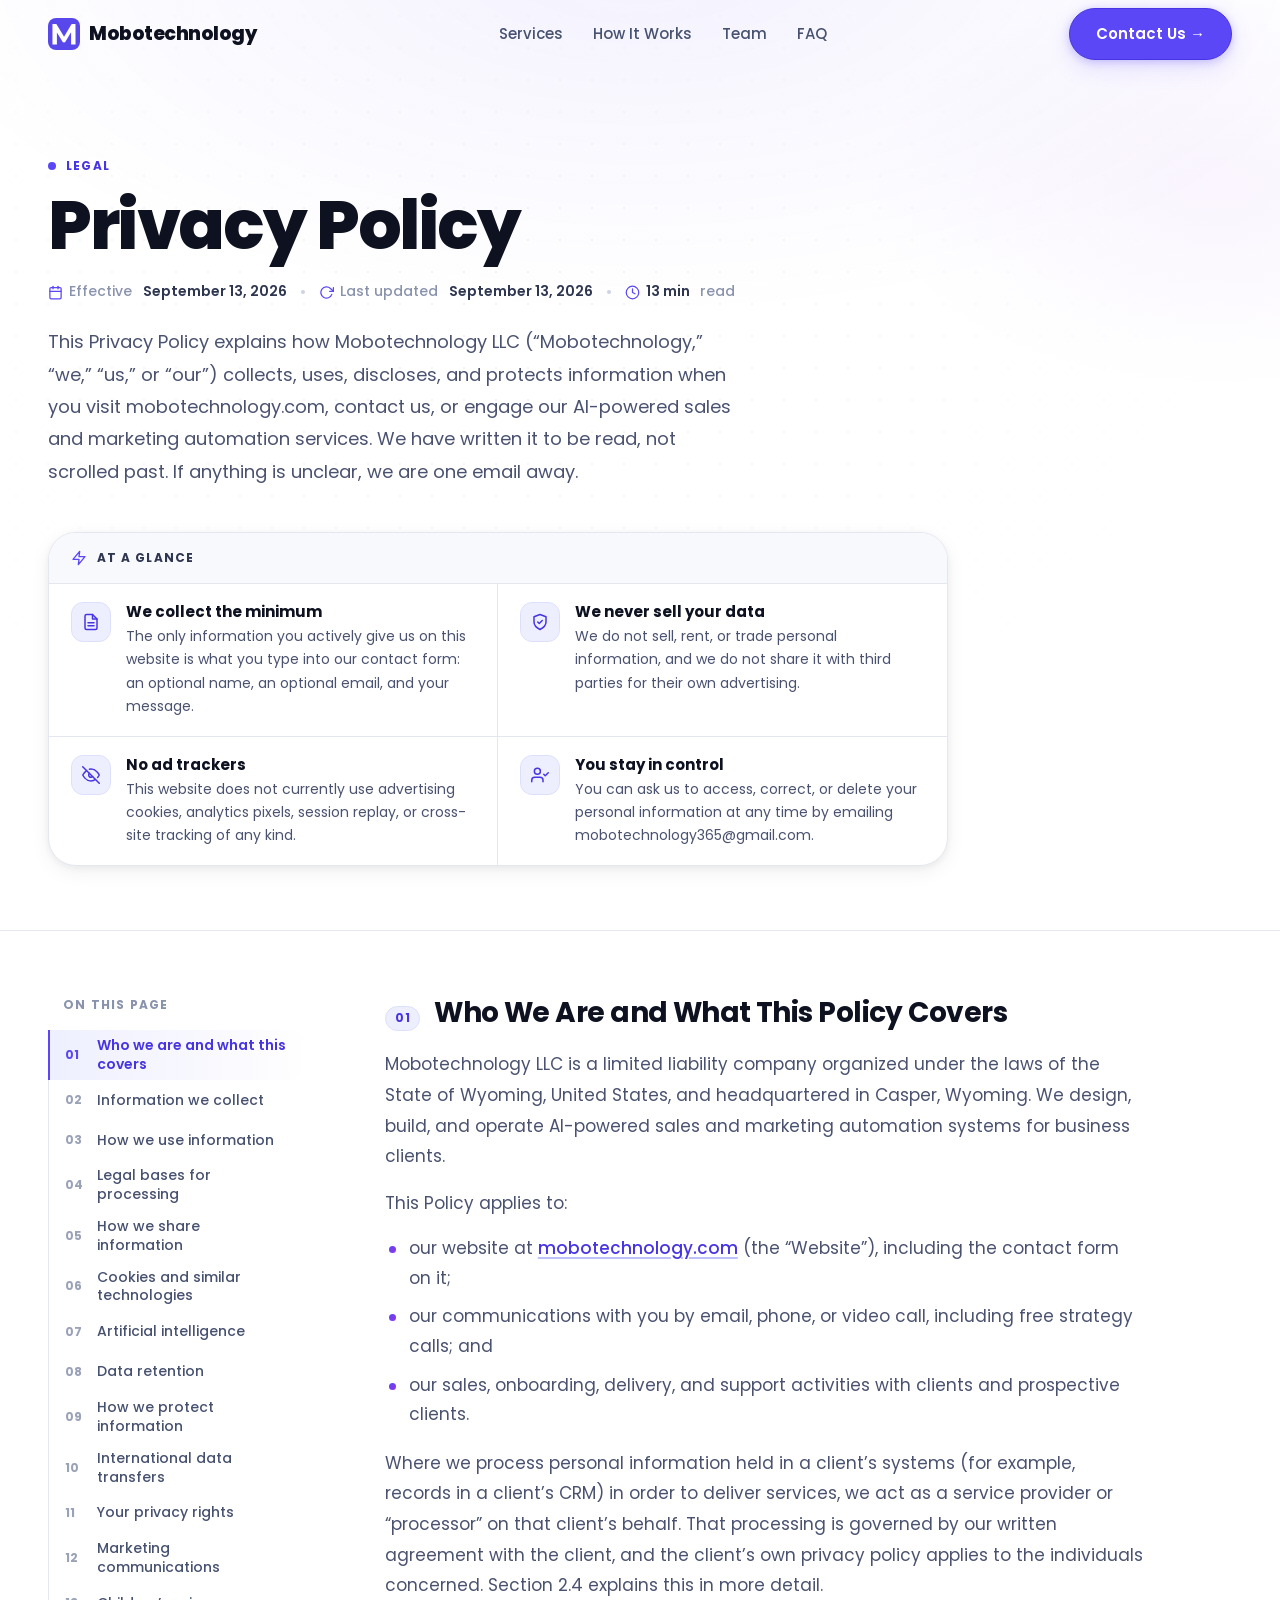
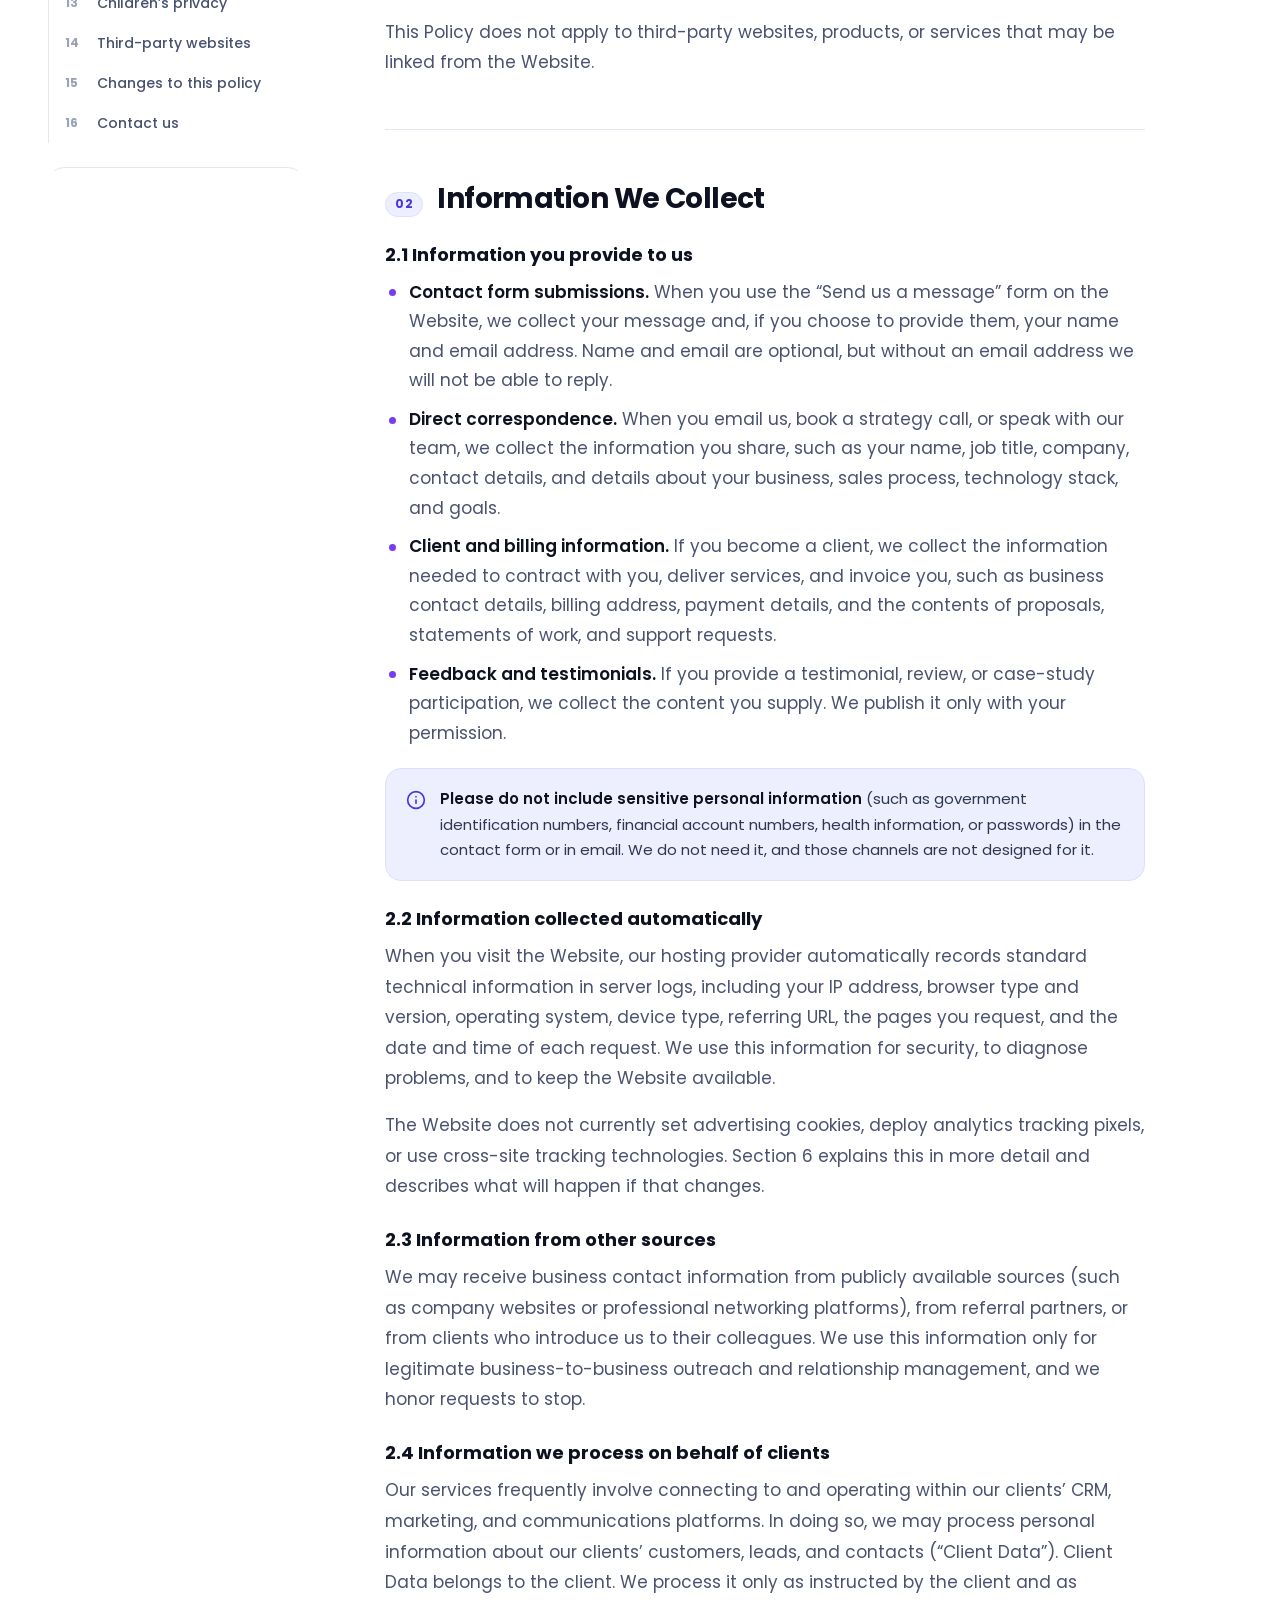
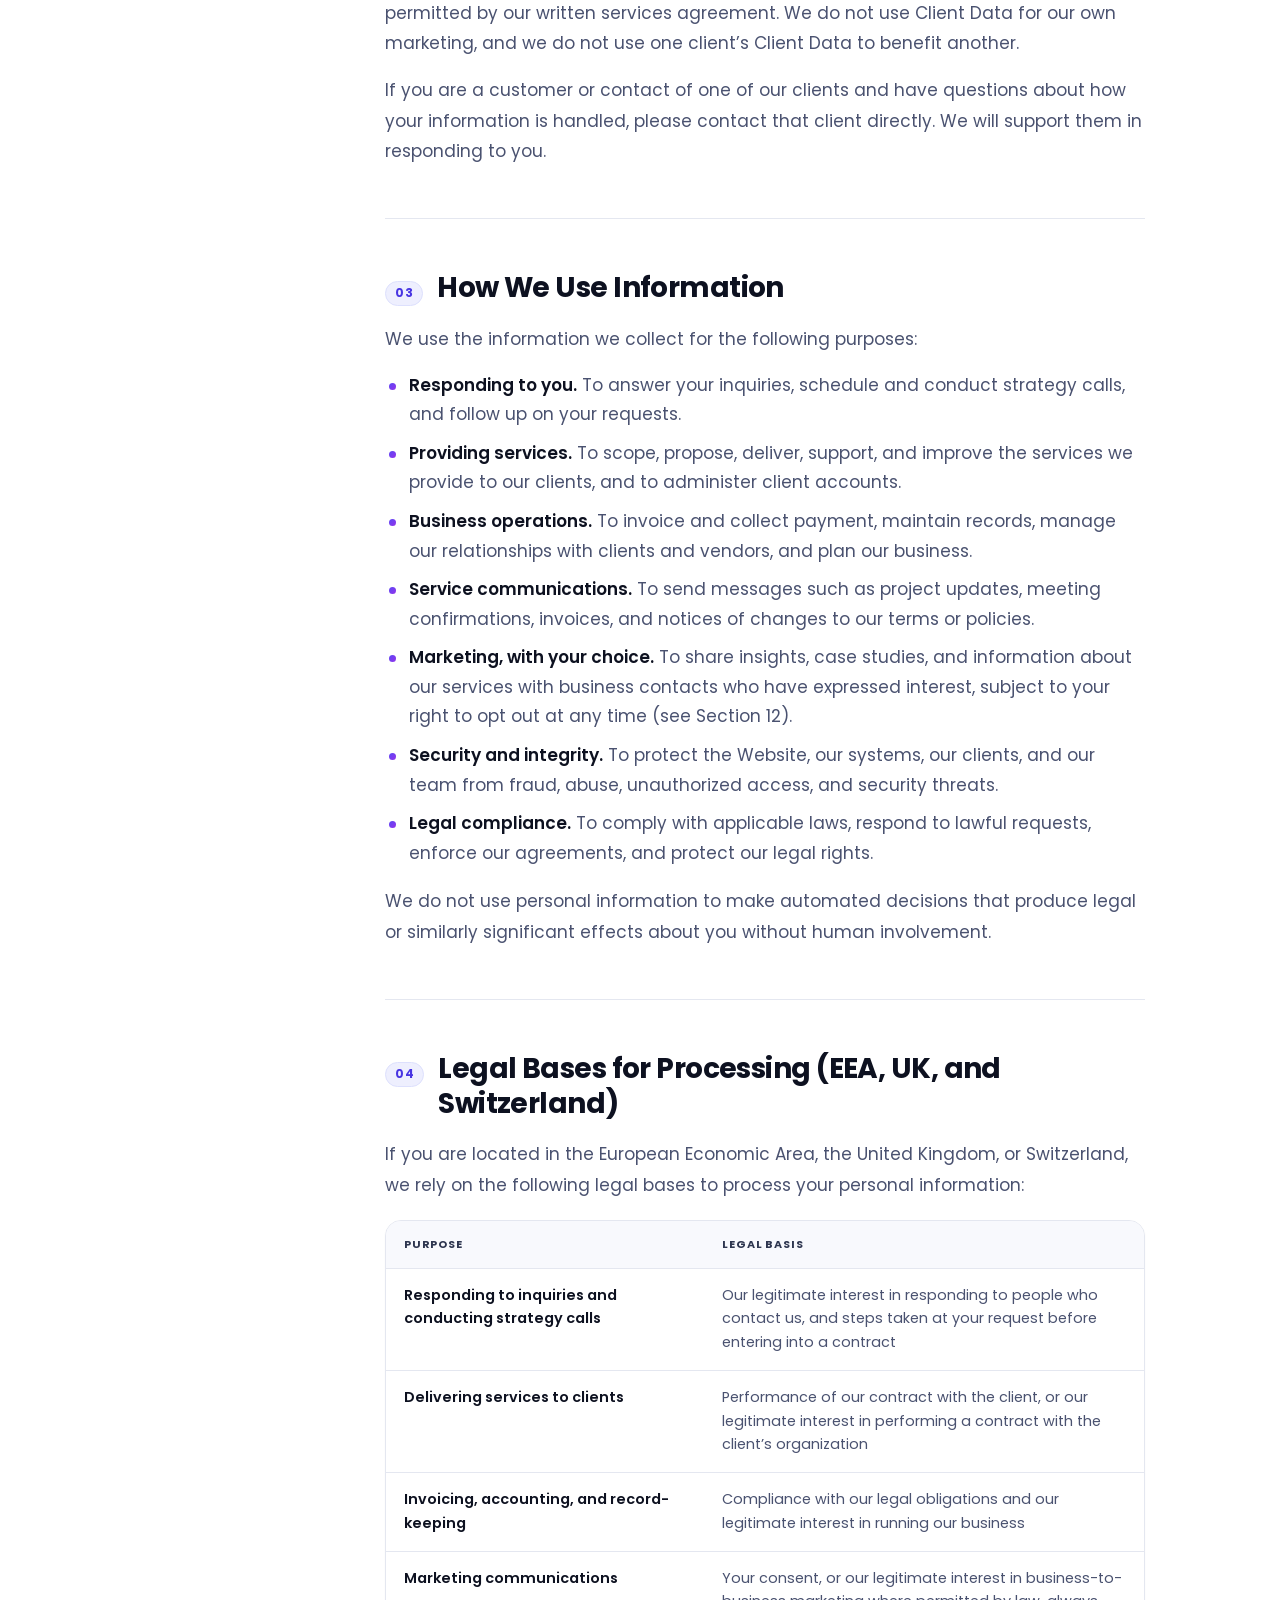
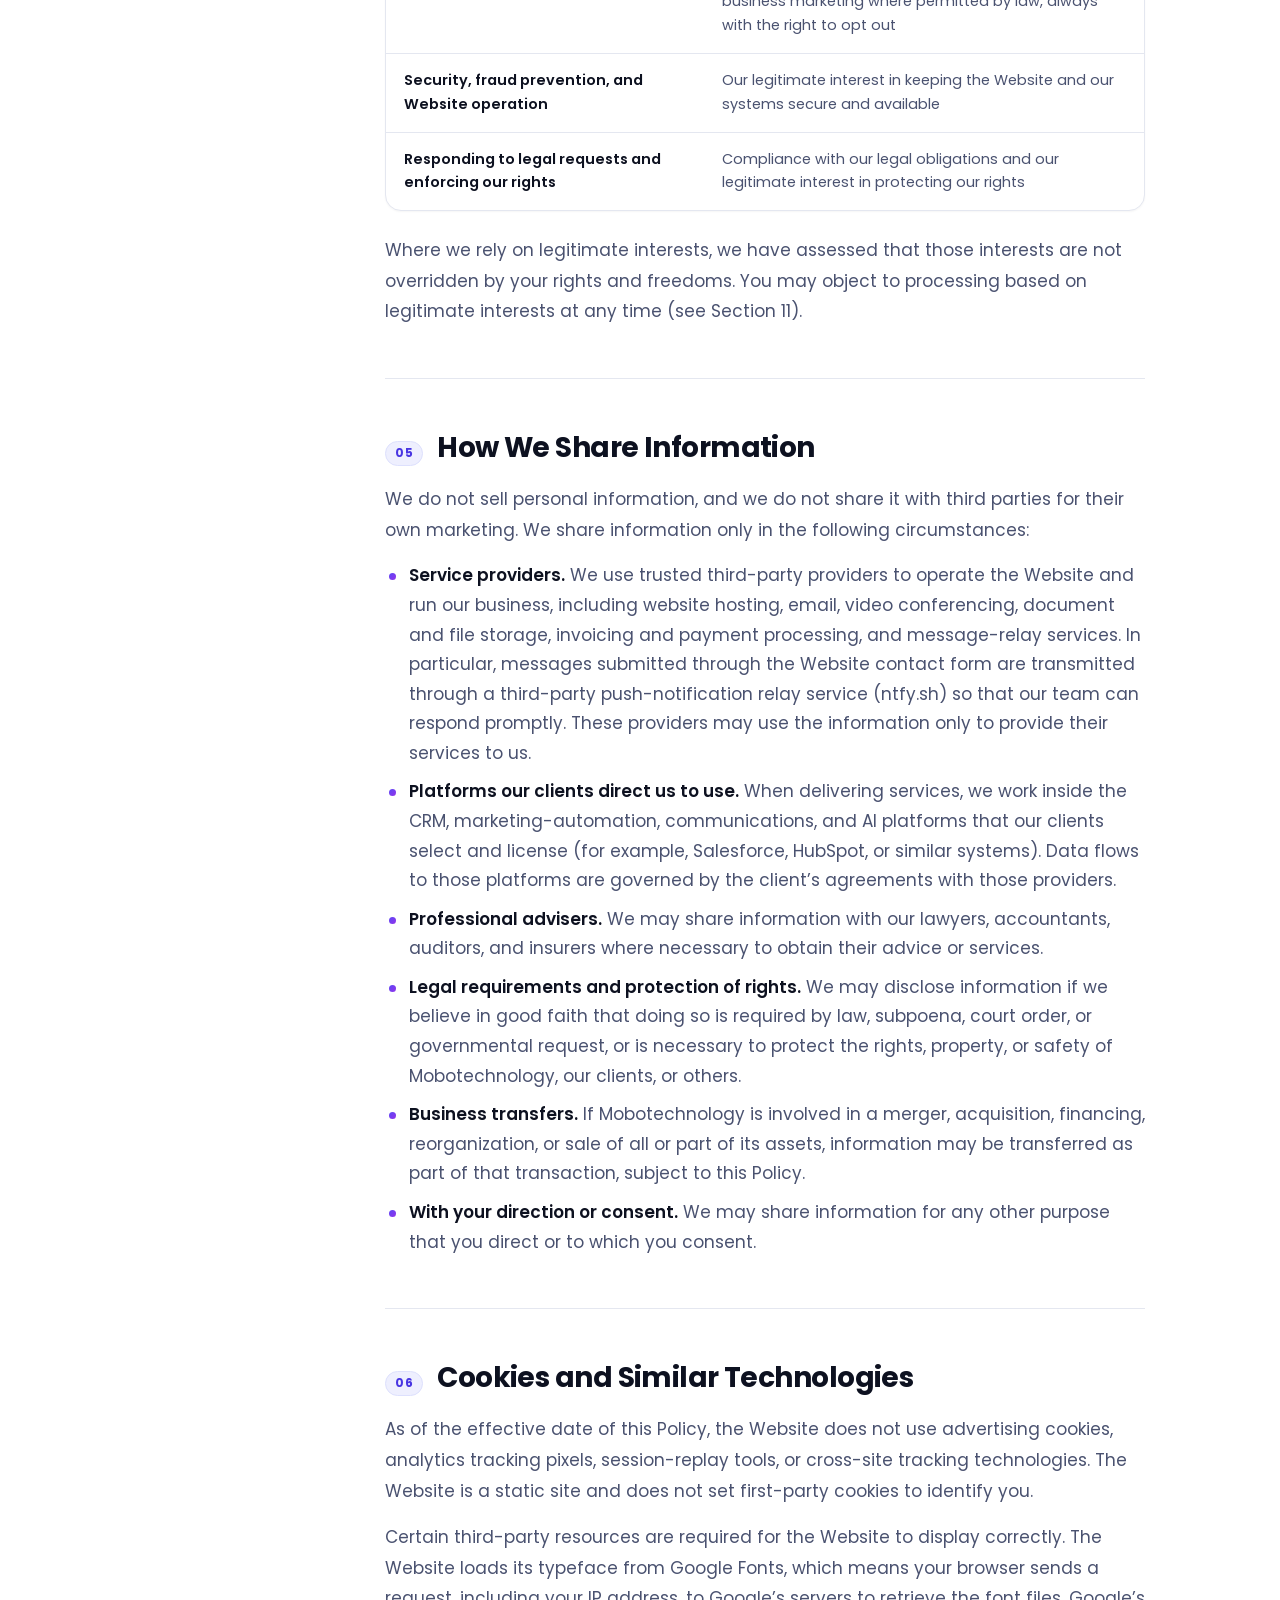
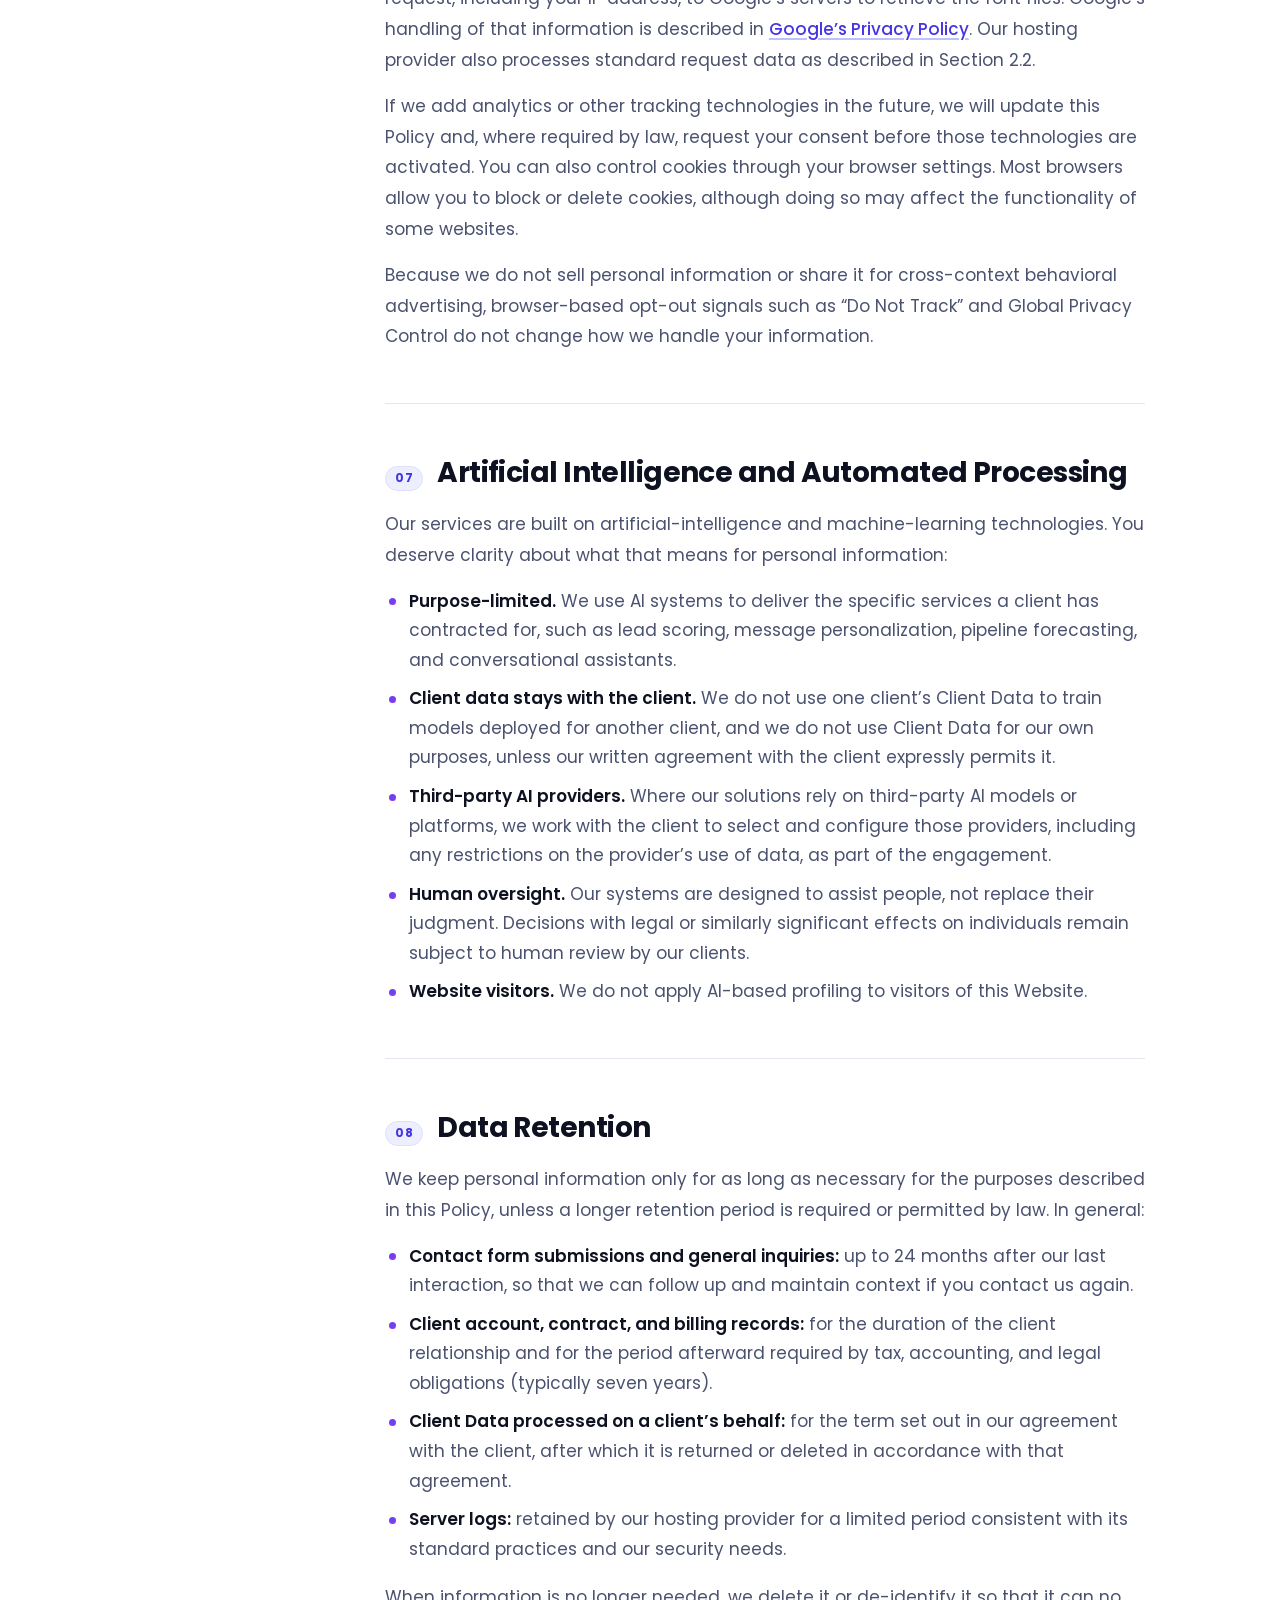
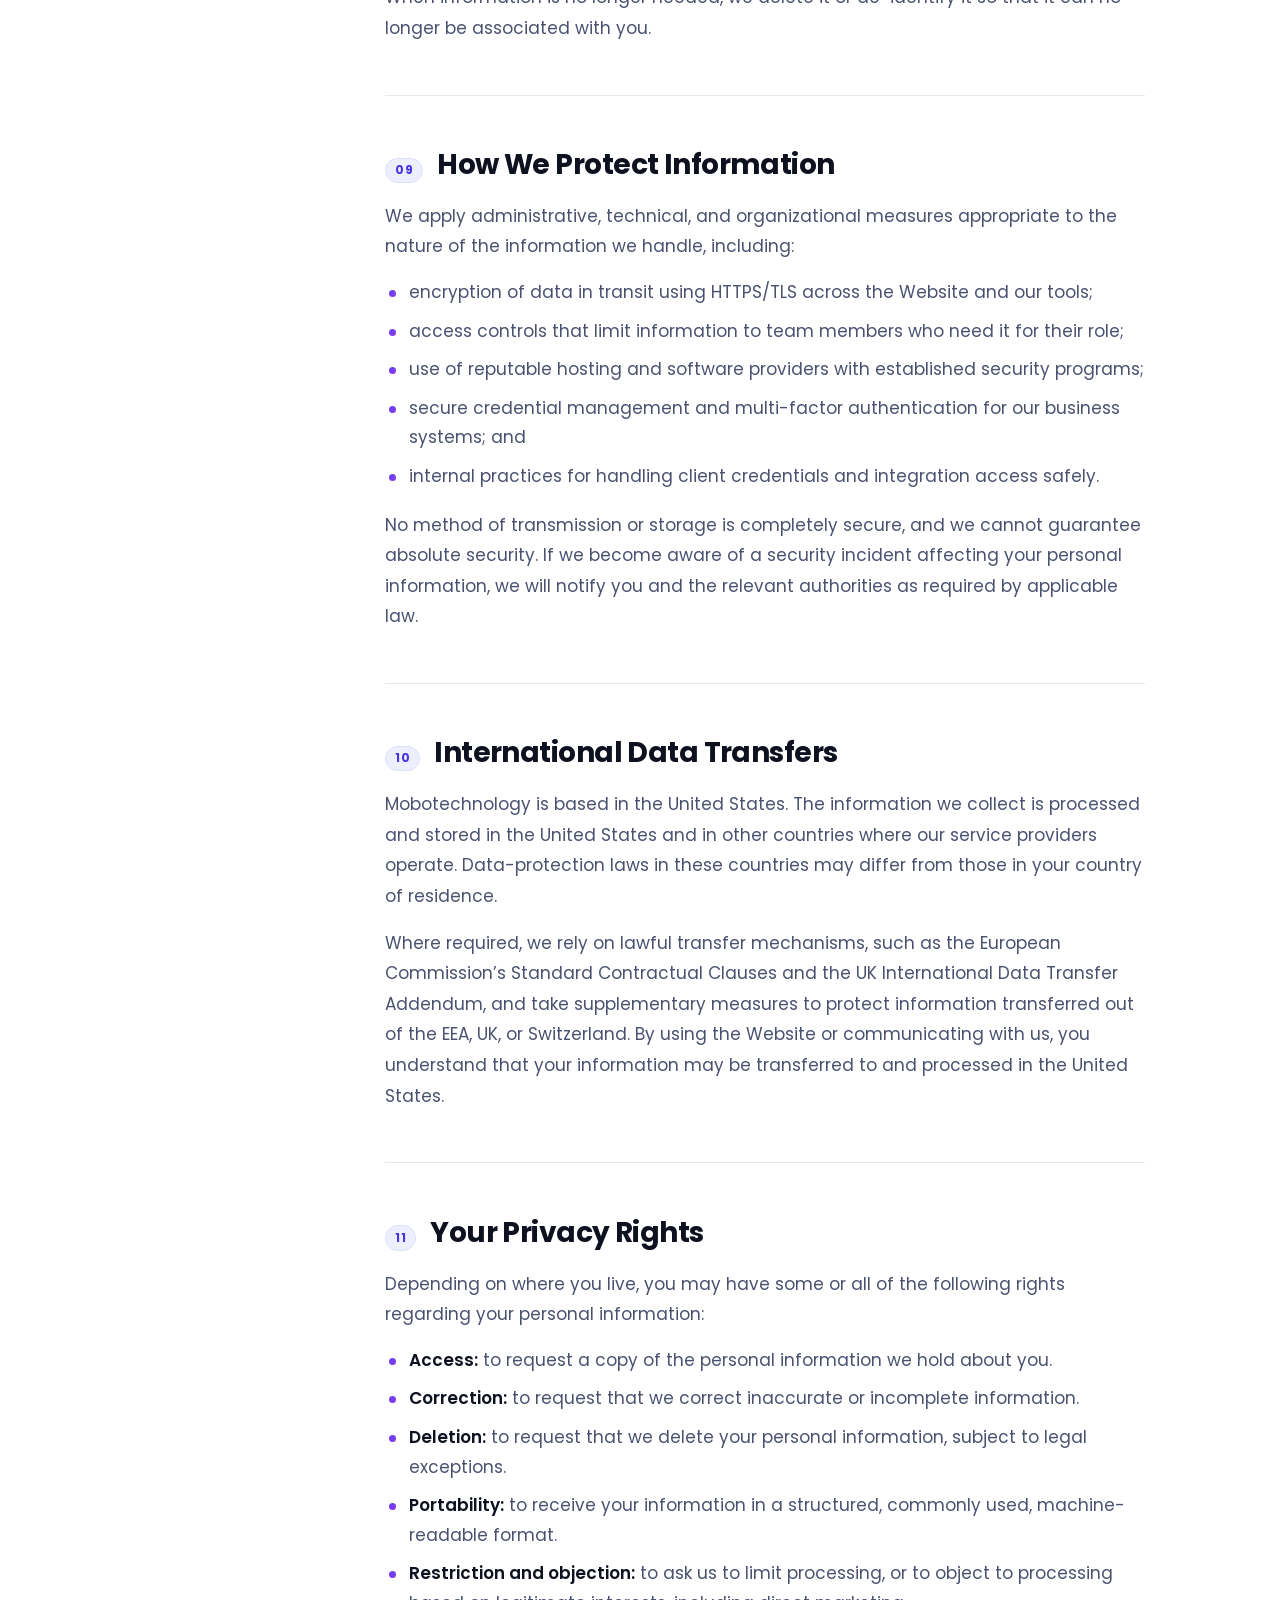
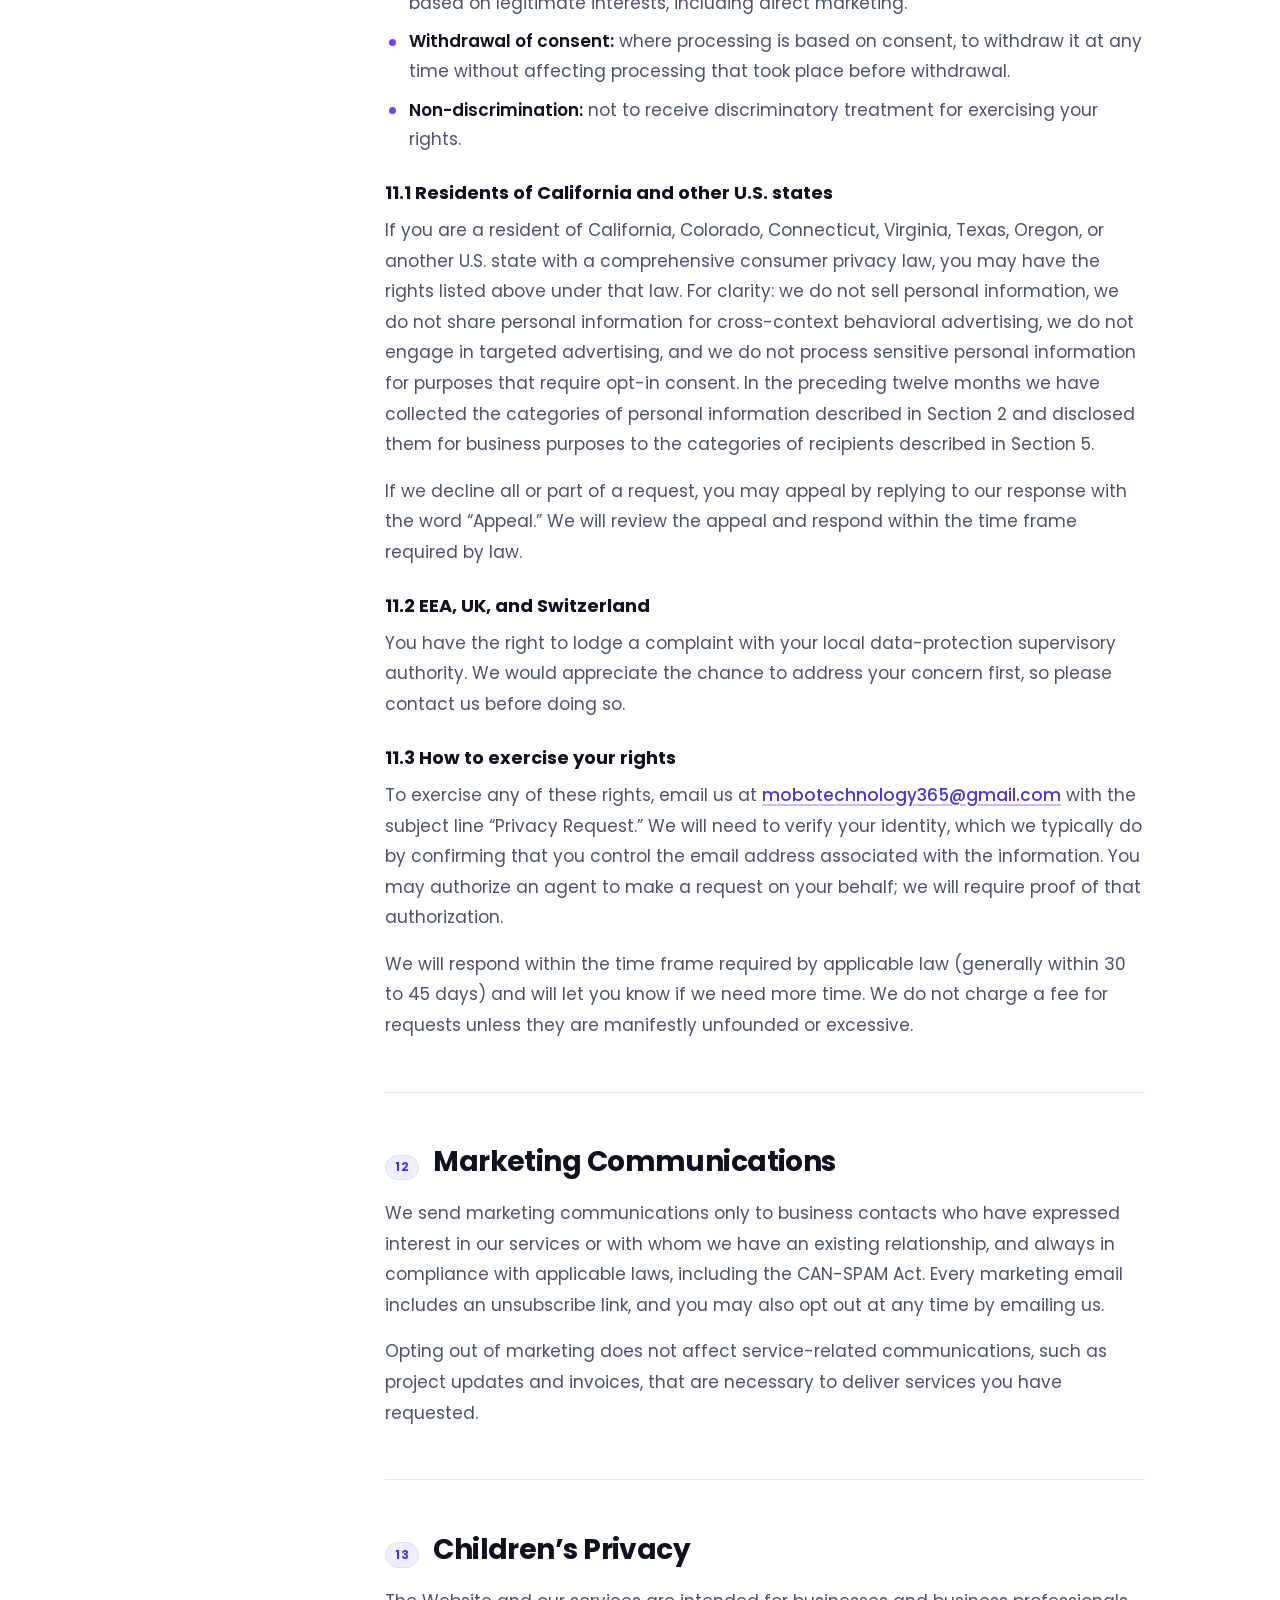
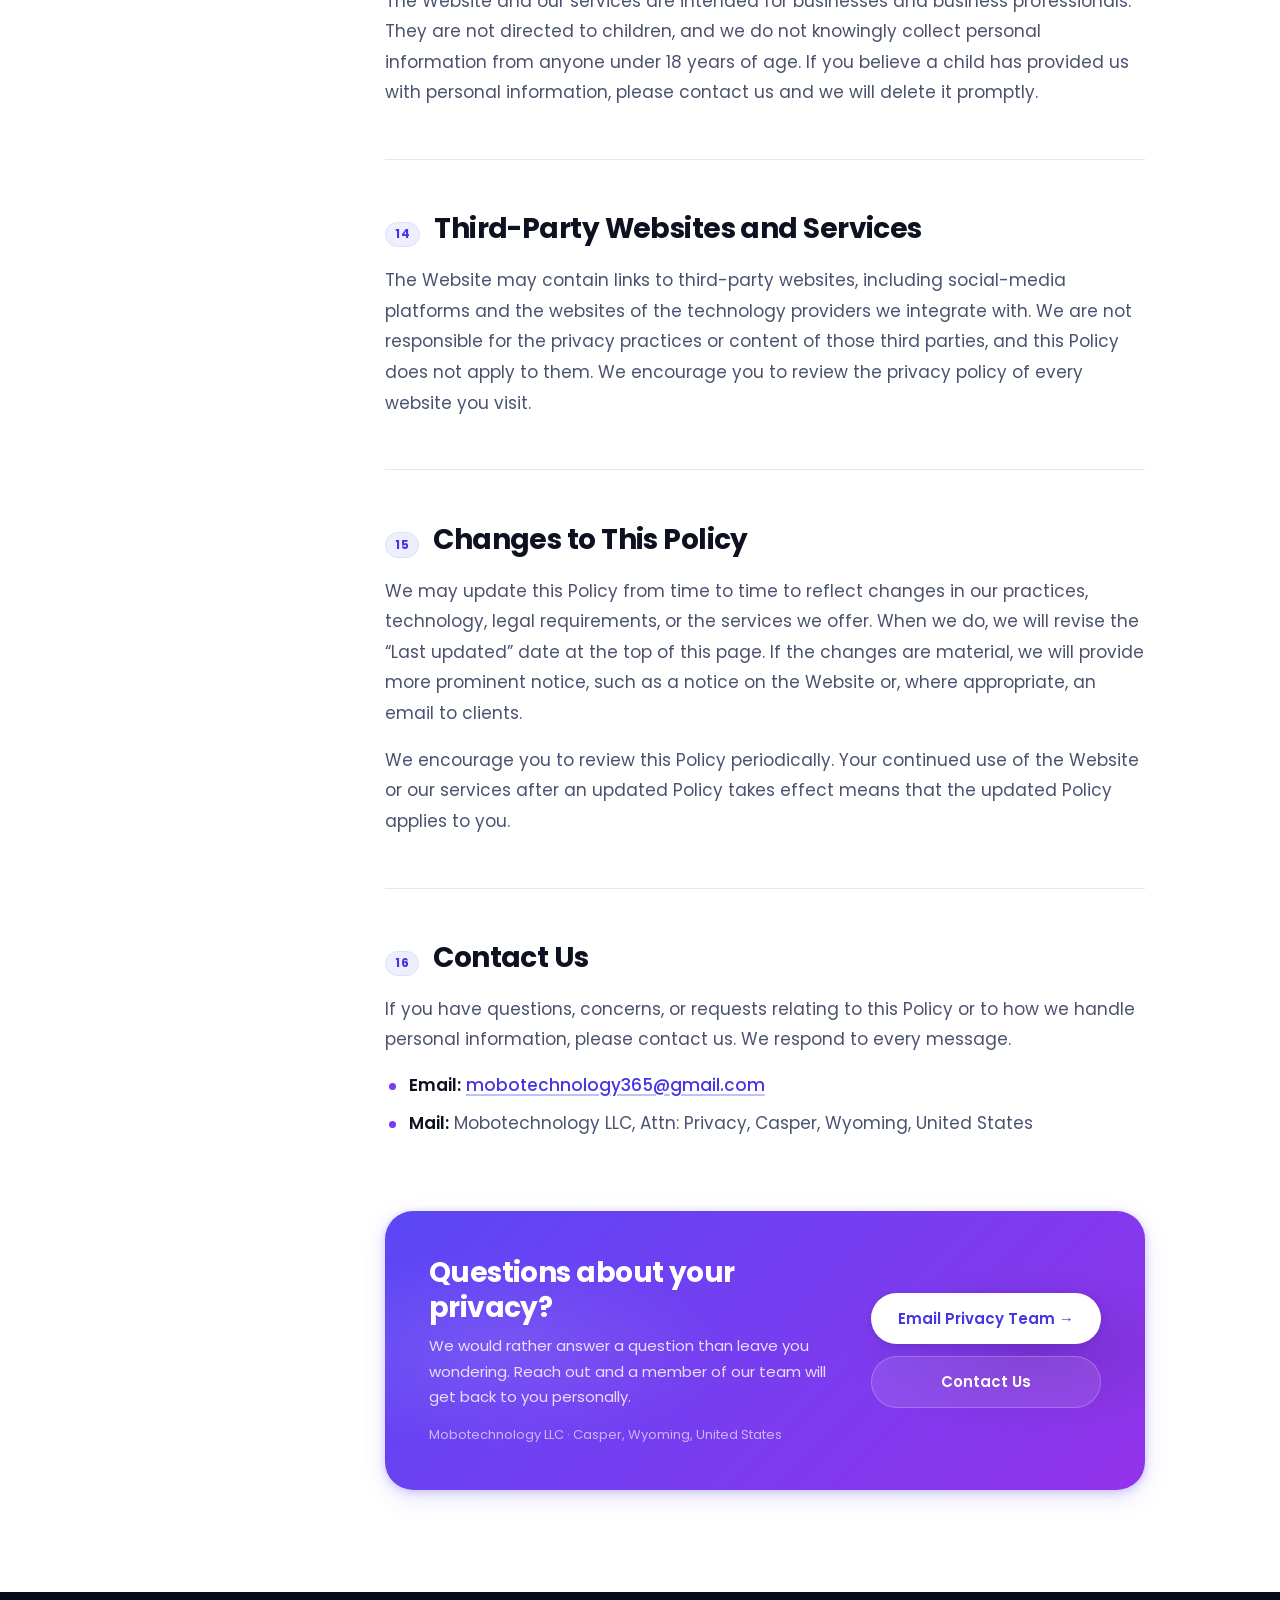
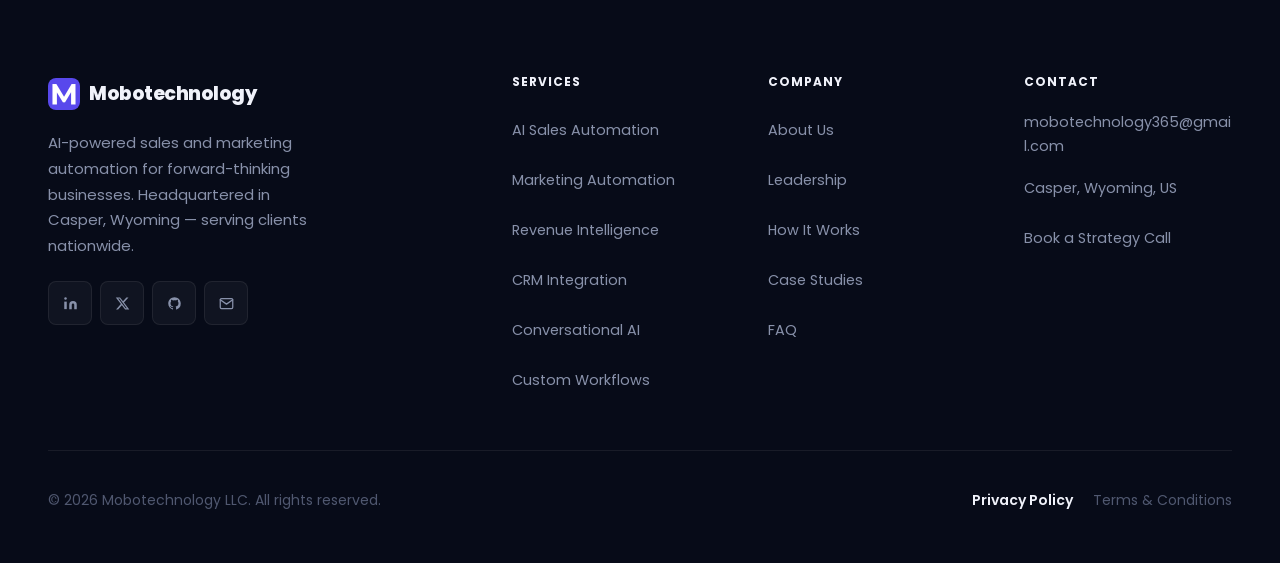
==== privacy-policy.html @ a49f5c46 "Add Privacy Policy and Terms & Conditions pages, rename nav CTA to Contact Us - New privacy-policy.h" ====
<!DOCTYPE html>
<html lang="en">
<head>
<meta charset="UTF-8">
<meta name="viewport" content="width=device-width, initial-scale=1.0, viewport-fit=cover">
<title>Privacy Policy — Mobotechnology LLC</title>
<meta name="description" content="How Mobotechnology LLC collects, uses, shares, and protects personal information across mobotechnology.com and its AI-powered sales and marketing automation services.">
<meta name="robots" content="index, follow">
<meta name="author" content="Mobotechnology LLC">
<link rel="canonical" href="https://mobotechnology.com/privacy-policy.html">
<meta property="og:title" content="Privacy Policy — Mobotechnology LLC">
<meta property="og:description" content="How Mobotechnology LLC collects, uses, shares, and protects personal information.">
<meta property="og:type" content="website">
<meta property="og:url" content="https://mobotechnology.com/privacy-policy.html">
<meta name="twitter:card" content="summary">
<meta name="theme-color" content="#5B47F5">
<meta name="apple-mobile-web-app-capable" content="yes">
<meta name="apple-mobile-web-app-status-bar-style" content="default">
<link rel="apple-touch-icon" sizes="180x180" href="./apple-touch-icon.png">
<link rel="icon" type="image/png" sizes="32x32" href="./favicon-32x32.png">
<link rel="icon" type="image/png" sizes="16x16" href="./favicon-16x16.png">
<link rel="manifest" href="./site.webmanifest">
<link rel="preconnect" href="https://fonts.googleapis.com">
<link rel="preconnect" href="https://fonts.gstatic.com" crossorigin>
<link href="https://fonts.googleapis.com/css2?family=Poppins:wght@300;400;500;600;700;800&display=swap" rel="stylesheet">
<link rel="stylesheet" href="./legal.css">
</head>
<body>
<a href="#main" class="skip-link">Skip to main content</a>

<!-- ══ NAV ══════════════════════════════════════════════ -->
<nav class="nav" id="nav" role="navigation" aria-label="Main navigation">
  <div class="nav__inner">
    <a href="./index.html" class="nav__brand">
      <img src="./logo.png" alt="" class="nav__logo" aria-hidden="true" width="32" height="32" loading="eager" decoding="async">
      Mobotechnology
    </a>
    <ul class="nav__links">
      <li><a href="./index.html#services" class="nav__link">Services</a></li>
      <li><a href="./index.html#process" class="nav__link">How It Works</a></li>
      <li><a href="./index.html#team" class="nav__link">Team</a></li>
      <li><a href="./index.html#faq" class="nav__link">FAQ</a></li>
    </ul>
    <div class="nav__cta">
      <a href="./index.html#contact" class="btn btn-primary">Contact Us →</a>
    </div>
    <button class="nav__ham" id="ham" aria-label="Open menu" aria-expanded="false" aria-controls="mmenu">
      <svg width="18" height="18" viewBox="0 0 24 24" fill="none" stroke="currentColor" stroke-width="2" stroke-linecap="round" aria-hidden="true"><line x1="3" y1="6" x2="21" y2="6"/><line x1="3" y1="12" x2="21" y2="12"/><line x1="3" y1="18" x2="21" y2="18"/></svg>
    </button>
  </div>
</nav>

<div class="mmenu" id="mmenu" role="dialog" aria-label="Mobile navigation" aria-modal="true">
  <button class="mmenu__close" id="mmclose" aria-label="Close menu">
    <svg width="18" height="18" viewBox="0 0 24 24" fill="none" stroke="currentColor" stroke-width="2" stroke-linecap="round" aria-hidden="true"><line x1="18" y1="6" x2="6" y2="18"/><line x1="6" y1="6" x2="18" y2="18"/></svg>
  </button>
  <a href="./index.html#services" class="mmenu__link" data-mm>Services</a>
  <a href="./index.html#process"  class="mmenu__link" data-mm>How It Works</a>
  <a href="./index.html#team"     class="mmenu__link" data-mm>Team</a>
  <a href="./index.html#faq"      class="mmenu__link" data-mm>FAQ</a>
  <a href="./index.html#contact"  class="btn btn-primary btn-lg mmenu__cta" data-mm>Contact Us →</a>
</div>

<main id="main">

<!-- ══ HEADER ═══════════════════════════════════════════ -->
<header class="legal-hero">
  <div class="wrap">
    <div class="legal-hero__inner">
      <div class="eyebrow"><span class="eyebrow__dot"></span><span class="eyebrow__text">Legal</span></div>
      <h1>Privacy Policy</h1>
      <div class="legal-meta">
        <span class="legal-meta__item">
          <svg viewBox="0 0 24 24" fill="none" stroke="currentColor" stroke-width="2" stroke-linecap="round" stroke-linejoin="round" aria-hidden="true"><rect x="3" y="4" width="18" height="18" rx="2" ry="2"/><line x1="16" y1="2" x2="16" y2="6"/><line x1="8" y1="2" x2="8" y2="6"/><line x1="3" y1="10" x2="21" y2="10"/></svg>
          Effective&nbsp;<b><time datetime="2026-09-13">September 13, 2026</time></b>
        </span>
        <span class="legal-meta__sep" aria-hidden="true"></span>
        <span class="legal-meta__item">
          <svg viewBox="0 0 24 24" fill="none" stroke="currentColor" stroke-width="2" stroke-linecap="round" stroke-linejoin="round" aria-hidden="true"><polyline points="23 4 23 10 17 10"/><path d="M20.49 15a9 9 0 1 1-2.12-9.36L23 10"/></svg>
          Last updated&nbsp;<b><time datetime="2026-09-13">September 13, 2026</time></b>
        </span>
        <span class="legal-meta__sep" aria-hidden="true"></span>
        <span class="legal-meta__item">
          <svg viewBox="0 0 24 24" fill="none" stroke="currentColor" stroke-width="2" stroke-linecap="round" stroke-linejoin="round" aria-hidden="true"><circle cx="12" cy="12" r="10"/><polyline points="12 6 12 12 16 14"/></svg>
          <b>13 min</b>&nbsp;read
        </span>
      </div>
      <p class="legal-hero__lead">
        This Privacy Policy explains how Mobotechnology LLC (“Mobotechnology,” “we,” “us,” or “our”) collects, uses, discloses, and protects information when you visit mobotechnology.com, contact us, or engage our AI-powered sales and marketing automation services. We have written it to be read, not scrolled past. If anything is unclear, we are one email away.
      </p>

      <div class="glance" aria-labelledby="glance-title">
        <div class="glance__head">
          <svg viewBox="0 0 24 24" fill="none" stroke="currentColor" stroke-width="2" stroke-linecap="round" stroke-linejoin="round" aria-hidden="true"><path d="M13 2L3 14h9l-1 8 10-12h-9l1-8z"/></svg>
          <h2 id="glance-title">At a glance</h2>
        </div>
        <div class="glance__grid">
          <div class="glance__item">
            <div class="glance__ico"><svg viewBox="0 0 24 24" fill="none" stroke="currentColor" stroke-width="2" stroke-linecap="round" stroke-linejoin="round" aria-hidden="true"><path d="M14 2H6a2 2 0 0 0-2 2v16a2 2 0 0 0 2 2h12a2 2 0 0 0 2-2V8z"/><polyline points="14 2 14 8 20 8"/><line x1="16" y1="13" x2="8" y2="13"/><line x1="16" y1="17" x2="8" y2="17"/></svg></div>
            <div><strong>We collect the minimum</strong><p>The only information you actively give us on this website is what you type into our contact form: an optional name, an optional email, and your message.</p></div>
          </div>
          <div class="glance__item">
            <div class="glance__ico"><svg viewBox="0 0 24 24" fill="none" stroke="currentColor" stroke-width="2" stroke-linecap="round" stroke-linejoin="round" aria-hidden="true"><path d="M12 22s8-4 8-10V5l-8-3-8 3v7c0 6 8 10 8 10z"/><polyline points="9 12 11 14 15 10"/></svg></div>
            <div><strong>We never sell your data</strong><p>We do not sell, rent, or trade personal information, and we do not share it with third parties for their own advertising.</p></div>
          </div>
          <div class="glance__item">
            <div class="glance__ico"><svg viewBox="0 0 24 24" fill="none" stroke="currentColor" stroke-width="2" stroke-linecap="round" stroke-linejoin="round" aria-hidden="true"><path d="M17.94 17.94A10.07 10.07 0 0 1 12 20c-7 0-11-8-11-8a18.45 18.45 0 0 1 5.06-5.94M9.9 4.24A9.12 9.12 0 0 1 12 4c7 0 11 8 11 8a18.5 18.5 0 0 1-2.16 3.19m-6.72-1.07a3 3 0 1 1-4.24-4.24"/><line x1="1" y1="1" x2="23" y2="23"/></svg></div>
            <div><strong>No ad trackers</strong><p>This website does not currently use advertising cookies, analytics pixels, session replay, or cross-site tracking of any kind.</p></div>
          </div>
          <div class="glance__item">
            <div class="glance__ico"><svg viewBox="0 0 24 24" fill="none" stroke="currentColor" stroke-width="2" stroke-linecap="round" stroke-linejoin="round" aria-hidden="true"><path d="M16 21v-2a4 4 0 0 0-4-4H5a4 4 0 0 0-4 4v2"/><circle cx="8.5" cy="7" r="4"/><polyline points="17 11 19 13 23 9"/></svg></div>
            <div><strong>You stay in control</strong><p>You can ask us to access, correct, or delete your personal information at any time by emailing <a href="mailto:mobotechnology365@gmail.com">mobotechnology365@gmail.com</a>.</p></div>
          </div>
        </div>
      </div>
    </div>
  </div>
</header>

<!-- ══ BODY ═════════════════════════════════════════════ -->
<div class="legal-body">
  <div class="wrap">
    <div class="legal-grid">

      <nav class="toc" id="toc" aria-label="On this page">
        <button class="toc__toggle" id="tocToggle" aria-expanded="false" aria-controls="tocList">
          On this page
          <svg viewBox="0 0 24 24" fill="none" stroke="currentColor" stroke-width="2" stroke-linecap="round" stroke-linejoin="round" aria-hidden="true"><polyline points="6 9 12 15 18 9"/></svg>
        </button>
        <p class="toc__title" aria-hidden="true">On this page</p>
        <ol class="toc__list" id="tocList">
          <li><a href="#scope" class="toc__link"><span class="toc__num">01</span>Who we are and what this covers</a></li>
          <li><a href="#information-we-collect" class="toc__link"><span class="toc__num">02</span>Information we collect</a></li>
          <li><a href="#how-we-use-information" class="toc__link"><span class="toc__num">03</span>How we use information</a></li>
          <li><a href="#legal-bases" class="toc__link"><span class="toc__num">04</span>Legal bases for processing</a></li>
          <li><a href="#how-we-share-information" class="toc__link"><span class="toc__num">05</span>How we share information</a></li>
          <li><a href="#cookies" class="toc__link"><span class="toc__num">06</span>Cookies and similar technologies</a></li>
          <li><a href="#artificial-intelligence" class="toc__link"><span class="toc__num">07</span>Artificial intelligence</a></li>
          <li><a href="#data-retention" class="toc__link"><span class="toc__num">08</span>Data retention</a></li>
          <li><a href="#security" class="toc__link"><span class="toc__num">09</span>How we protect information</a></li>
          <li><a href="#international-transfers" class="toc__link"><span class="toc__num">10</span>International data transfers</a></li>
          <li><a href="#your-rights" class="toc__link"><span class="toc__num">11</span>Your privacy rights</a></li>
          <li><a href="#marketing" class="toc__link"><span class="toc__num">12</span>Marketing communications</a></li>
          <li><a href="#children" class="toc__link"><span class="toc__num">13</span>Children’s privacy</a></li>
          <li><a href="#third-parties" class="toc__link"><span class="toc__num">14</span>Third-party websites</a></li>
          <li><a href="#changes" class="toc__link"><span class="toc__num">15</span>Changes to this policy</a></li>
          <li><a href="#contact" class="toc__link"><span class="toc__num">16</span>Contact us</a></li>
        </ol>
        <a href="./terms-and-conditions.html" class="related toc__related">
          <span><small>Related document</small><strong>Terms &amp; Conditions</strong></span>
          <svg viewBox="0 0 24 24" fill="none" stroke="currentColor" stroke-width="2" stroke-linecap="round" stroke-linejoin="round" aria-hidden="true"><line x1="5" y1="12" x2="19" y2="12"/><polyline points="12 5 19 12 12 19"/></svg>
        </a>
      </nav>

      <div class="legal-main">
        <article class="doc">

          <section id="scope" aria-labelledby="h-scope">
            <h2 id="h-scope">Who We Are and What This Policy Covers</h2>
            <p>Mobotechnology LLC is a limited liability company organized under the laws of the State of Wyoming, United States, and headquartered in Casper, Wyoming. We design, build, and operate AI-powered sales and marketing automation systems for business clients.</p>
            <p>This Policy applies to:</p>
            <ul>
              <li>our website at <a href="https://mobotechnology.com">mobotechnology.com</a> (the “Website”), including the contact form on it;</li>
              <li>our communications with you by email, phone, or video call, including free strategy calls; and</li>
              <li>our sales, onboarding, delivery, and support activities with clients and prospective clients.</li>
            </ul>
            <p>Where we process personal information held in a client’s systems (for example, records in a client’s CRM) in order to deliver services, we act as a service provider or “processor” on that client’s behalf. That processing is governed by our written agreement with the client, and the client’s own privacy policy applies to the individuals concerned. Section&nbsp;2.4 explains this in more detail.</p>
            <p>This Policy does not apply to third-party websites, products, or services that may be linked from the Website.</p>
          </section>

          <section id="information-we-collect" aria-labelledby="h-collect">
            <h2 id="h-collect">Information We Collect</h2>

            <h3>2.1 Information you provide to us</h3>
            <ul>
              <li><strong>Contact form submissions.</strong> When you use the “Send us a message” form on the Website, we collect your message and, if you choose to provide them, your name and email address. Name and email are optional, but without an email address we will not be able to reply.</li>
              <li><strong>Direct correspondence.</strong> When you email us, book a strategy call, or speak with our team, we collect the information you share, such as your name, job title, company, contact details, and details about your business, sales process, technology stack, and goals.</li>
              <li><strong>Client and billing information.</strong> If you become a client, we collect the information needed to contract with you, deliver services, and invoice you, such as business contact details, billing address, payment details, and the contents of proposals, statements of work, and support requests.</li>
              <li><strong>Feedback and testimonials.</strong> If you provide a testimonial, review, or case-study participation, we collect the content you supply. We publish it only with your permission.</li>
            </ul>
            <div class="callout" role="note">
              <svg viewBox="0 0 24 24" fill="none" stroke="currentColor" stroke-width="2" stroke-linecap="round" stroke-linejoin="round" aria-hidden="true"><circle cx="12" cy="12" r="10"/><line x1="12" y1="16" x2="12" y2="12"/><line x1="12" y1="8" x2="12.01" y2="8"/></svg>
              <p><strong>Please do not include sensitive personal information</strong> (such as government identification numbers, financial account numbers, health information, or passwords) in the contact form or in email. We do not need it, and those channels are not designed for it.</p>
            </div>

            <h3>2.2 Information collected automatically</h3>
            <p>When you visit the Website, our hosting provider automatically records standard technical information in server logs, including your IP address, browser type and version, operating system, device type, referring URL, the pages you request, and the date and time of each request. We use this information for security, to diagnose problems, and to keep the Website available.</p>
            <p>The Website does not currently set advertising cookies, deploy analytics tracking pixels, or use cross-site tracking technologies. Section&nbsp;6 explains this in more detail and describes what will happen if that changes.</p>

            <h3>2.3 Information from other sources</h3>
            <p>We may receive business contact information from publicly available sources (such as company websites or professional networking platforms), from referral partners, or from clients who introduce us to their colleagues. We use this information only for legitimate business-to-business outreach and relationship management, and we honor requests to stop.</p>

            <h3>2.4 Information we process on behalf of clients</h3>
            <p>Our services frequently involve connecting to and operating within our clients’ CRM, marketing, and communications platforms. In doing so, we may process personal information about our clients’ customers, leads, and contacts (“Client Data”). Client Data belongs to the client. We process it only as instructed by the client and as permitted by our written services agreement. We do not use Client Data for our own marketing, and we do not use one client’s Client Data to benefit another.</p>
            <p>If you are a customer or contact of one of our clients and have questions about how your information is handled, please contact that client directly. We will support them in responding to you.</p>
          </section>

          <section id="how-we-use-information" aria-labelledby="h-use">
            <h2 id="h-use">How We Use Information</h2>
            <p>We use the information we collect for the following purposes:</p>
            <ul>
              <li><strong>Responding to you.</strong> To answer your inquiries, schedule and conduct strategy calls, and follow up on your requests.</li>
              <li><strong>Providing services.</strong> To scope, propose, deliver, support, and improve the services we provide to our clients, and to administer client accounts.</li>
              <li><strong>Business operations.</strong> To invoice and collect payment, maintain records, manage our relationships with clients and vendors, and plan our business.</li>
              <li><strong>Service communications.</strong> To send messages such as project updates, meeting confirmations, invoices, and notices of changes to our terms or policies.</li>
              <li><strong>Marketing, with your choice.</strong> To share insights, case studies, and information about our services with business contacts who have expressed interest, subject to your right to opt out at any time (see Section&nbsp;12).</li>
              <li><strong>Security and integrity.</strong> To protect the Website, our systems, our clients, and our team from fraud, abuse, unauthorized access, and security threats.</li>
              <li><strong>Legal compliance.</strong> To comply with applicable laws, respond to lawful requests, enforce our agreements, and protect our legal rights.</li>
            </ul>
            <p>We do not use personal information to make automated decisions that produce legal or similarly significant effects about you without human involvement.</p>
          </section>

          <section id="legal-bases" aria-labelledby="h-bases">
            <h2 id="h-bases">Legal Bases for Processing (EEA, UK, and Switzerland)</h2>
            <p>If you are located in the European Economic Area, the United Kingdom, or Switzerland, we rely on the following legal bases to process your personal information:</p>
            <div class="tbl-wrap">
              <table class="tbl">
                <thead><tr><th scope="col">Purpose</th><th scope="col">Legal basis</th></tr></thead>
                <tbody>
                  <tr><td>Responding to inquiries and conducting strategy calls</td><td>Our legitimate interest in responding to people who contact us, and steps taken at your request before entering into a contract</td></tr>
                  <tr><td>Delivering services to clients</td><td>Performance of our contract with the client, or our legitimate interest in performing a contract with the client’s organization</td></tr>
                  <tr><td>Invoicing, accounting, and record-keeping</td><td>Compliance with our legal obligations and our legitimate interest in running our business</td></tr>
                  <tr><td>Marketing communications</td><td>Your consent, or our legitimate interest in business-to-business marketing where permitted by law, always with the right to opt out</td></tr>
                  <tr><td>Security, fraud prevention, and Website operation</td><td>Our legitimate interest in keeping the Website and our systems secure and available</td></tr>
                  <tr><td>Responding to legal requests and enforcing our rights</td><td>Compliance with our legal obligations and our legitimate interest in protecting our rights</td></tr>
                </tbody>
              </table>
            </div>
            <p>Where we rely on legitimate interests, we have assessed that those interests are not overridden by your rights and freedoms. You may object to processing based on legitimate interests at any time (see Section&nbsp;11).</p>
          </section>

          <section id="how-we-share-information" aria-labelledby="h-share">
            <h2 id="h-share">How We Share Information</h2>
            <p>We do not sell personal information, and we do not share it with third parties for their own marketing. We share information only in the following circumstances:</p>
            <ul>
              <li><strong>Service providers.</strong> We use trusted third-party providers to operate the Website and run our business, including website hosting, email, video conferencing, document and file storage, invoicing and payment processing, and message-relay services. In particular, messages submitted through the Website contact form are transmitted through a third-party push-notification relay service (ntfy.sh) so that our team can respond promptly. These providers may use the information only to provide their services to us.</li>
              <li><strong>Platforms our clients direct us to use.</strong> When delivering services, we work inside the CRM, marketing-automation, communications, and AI platforms that our clients select and license (for example, Salesforce, HubSpot, or similar systems). Data flows to those platforms are governed by the client’s agreements with those providers.</li>
              <li><strong>Professional advisers.</strong> We may share information with our lawyers, accountants, auditors, and insurers where necessary to obtain their advice or services.</li>
              <li><strong>Legal requirements and protection of rights.</strong> We may disclose information if we believe in good faith that doing so is required by law, subpoena, court order, or governmental request, or is necessary to protect the rights, property, or safety of Mobotechnology, our clients, or others.</li>
              <li><strong>Business transfers.</strong> If Mobotechnology is involved in a merger, acquisition, financing, reorganization, or sale of all or part of its assets, information may be transferred as part of that transaction, subject to this Policy.</li>
              <li><strong>With your direction or consent.</strong> We may share information for any other purpose that you direct or to which you consent.</li>
            </ul>
          </section>

          <section id="cookies" aria-labelledby="h-cookies">
            <h2 id="h-cookies">Cookies and Similar Technologies</h2>
            <p>As of the effective date of this Policy, the Website does not use advertising cookies, analytics tracking pixels, session-replay tools, or cross-site tracking technologies. The Website is a static site and does not set first-party cookies to identify you.</p>
            <p>Certain third-party resources are required for the Website to display correctly. The Website loads its typeface from Google Fonts, which means your browser sends a request, including your IP address, to Google’s servers to retrieve the font files. Google’s handling of that information is described in <a href="https://policies.google.com/privacy" rel="noopener noreferrer" target="_blank">Google’s Privacy Policy</a>. Our hosting provider also processes standard request data as described in Section&nbsp;2.2.</p>
            <p>If we add analytics or other tracking technologies in the future, we will update this Policy and, where required by law, request your consent before those technologies are activated. You can also control cookies through your browser settings. Most browsers allow you to block or delete cookies, although doing so may affect the functionality of some websites.</p>
            <p>Because we do not sell personal information or share it for cross-context behavioral advertising, browser-based opt-out signals such as “Do Not Track” and Global Privacy Control do not change how we handle your information.</p>
          </section>

          <section id="artificial-intelligence" aria-labelledby="h-ai">
            <h2 id="h-ai">Artificial Intelligence and Automated Processing</h2>
            <p>Our services are built on artificial-intelligence and machine-learning technologies. You deserve clarity about what that means for personal information:</p>
            <ul>
              <li><strong>Purpose-limited.</strong> We use AI systems to deliver the specific services a client has contracted for, such as lead scoring, message personalization, pipeline forecasting, and conversational assistants.</li>
              <li><strong>Client data stays with the client.</strong> We do not use one client’s Client Data to train models deployed for another client, and we do not use Client Data for our own purposes, unless our written agreement with the client expressly permits it.</li>
              <li><strong>Third-party AI providers.</strong> Where our solutions rely on third-party AI models or platforms, we work with the client to select and configure those providers, including any restrictions on the provider’s use of data, as part of the engagement.</li>
              <li><strong>Human oversight.</strong> Our systems are designed to assist people, not replace their judgment. Decisions with legal or similarly significant effects on individuals remain subject to human review by our clients.</li>
              <li><strong>Website visitors.</strong> We do not apply AI-based profiling to visitors of this Website.</li>
            </ul>
          </section>

          <section id="data-retention" aria-labelledby="h-retention">
            <h2 id="h-retention">Data Retention</h2>
            <p>We keep personal information only for as long as necessary for the purposes described in this Policy, unless a longer retention period is required or permitted by law. In general:</p>
            <ul>
              <li><strong>Contact form submissions and general inquiries:</strong> up to 24 months after our last interaction, so that we can follow up and maintain context if you contact us again.</li>
              <li><strong>Client account, contract, and billing records:</strong> for the duration of the client relationship and for the period afterward required by tax, accounting, and legal obligations (typically seven years).</li>
              <li><strong>Client Data processed on a client’s behalf:</strong> for the term set out in our agreement with the client, after which it is returned or deleted in accordance with that agreement.</li>
              <li><strong>Server logs:</strong> retained by our hosting provider for a limited period consistent with its standard practices and our security needs.</li>
            </ul>
            <p>When information is no longer needed, we delete it or de-identify it so that it can no longer be associated with you.</p>
          </section>

          <section id="security" aria-labelledby="h-security">
            <h2 id="h-security">How We Protect Information</h2>
            <p>We apply administrative, technical, and organizational measures appropriate to the nature of the information we handle, including:</p>
            <ul>
              <li>encryption of data in transit using HTTPS/TLS across the Website and our tools;</li>
              <li>access controls that limit information to team members who need it for their role;</li>
              <li>use of reputable hosting and software providers with established security programs;</li>
              <li>secure credential management and multi-factor authentication for our business systems; and</li>
              <li>internal practices for handling client credentials and integration access safely.</li>
            </ul>
            <p>No method of transmission or storage is completely secure, and we cannot guarantee absolute security. If we become aware of a security incident affecting your personal information, we will notify you and the relevant authorities as required by applicable law.</p>
          </section>

          <section id="international-transfers" aria-labelledby="h-transfers">
            <h2 id="h-transfers">International Data Transfers</h2>
            <p>Mobotechnology is based in the United States. The information we collect is processed and stored in the United States and in other countries where our service providers operate. Data-protection laws in these countries may differ from those in your country of residence.</p>
            <p>Where required, we rely on lawful transfer mechanisms, such as the European Commission’s Standard Contractual Clauses and the UK International Data Transfer Addendum, and take supplementary measures to protect information transferred out of the EEA, UK, or Switzerland. By using the Website or communicating with us, you understand that your information may be transferred to and processed in the United States.</p>
          </section>

          <section id="your-rights" aria-labelledby="h-rights">
            <h2 id="h-rights">Your Privacy Rights</h2>
            <p>Depending on where you live, you may have some or all of the following rights regarding your personal information:</p>
            <ul>
              <li><strong>Access:</strong> to request a copy of the personal information we hold about you.</li>
              <li><strong>Correction:</strong> to request that we correct inaccurate or incomplete information.</li>
              <li><strong>Deletion:</strong> to request that we delete your personal information, subject to legal exceptions.</li>
              <li><strong>Portability:</strong> to receive your information in a structured, commonly used, machine-readable format.</li>
              <li><strong>Restriction and objection:</strong> to ask us to limit processing, or to object to processing based on legitimate interests, including direct marketing.</li>
              <li><strong>Withdrawal of consent:</strong> where processing is based on consent, to withdraw it at any time without affecting processing that took place before withdrawal.</li>
              <li><strong>Non-discrimination:</strong> not to receive discriminatory treatment for exercising your rights.</li>
            </ul>

            <h3>11.1 Residents of California and other U.S. states</h3>
            <p>If you are a resident of California, Colorado, Connecticut, Virginia, Texas, Oregon, or another U.S. state with a comprehensive consumer privacy law, you may have the rights listed above under that law. For clarity: we do not sell personal information, we do not share personal information for cross-context behavioral advertising, we do not engage in targeted advertising, and we do not process sensitive personal information for purposes that require opt-in consent. In the preceding twelve months we have collected the categories of personal information described in Section&nbsp;2 and disclosed them for business purposes to the categories of recipients described in Section&nbsp;5.</p>
            <p>If we decline all or part of a request, you may appeal by replying to our response with the word “Appeal.” We will review the appeal and respond within the time frame required by law.</p>

            <h3>11.2 EEA, UK, and Switzerland</h3>
            <p>You have the right to lodge a complaint with your local data-protection supervisory authority. We would appreciate the chance to address your concern first, so please contact us before doing so.</p>

            <h3>11.3 How to exercise your rights</h3>
            <p>To exercise any of these rights, email us at <a href="mailto:mobotechnology365@gmail.com?subject=Privacy%20Request">mobotechnology365@gmail.com</a> with the subject line “Privacy Request.” We will need to verify your identity, which we typically do by confirming that you control the email address associated with the information. You may authorize an agent to make a request on your behalf; we will require proof of that authorization.</p>
            <p>We will respond within the time frame required by applicable law (generally within 30 to 45 days) and will let you know if we need more time. We do not charge a fee for requests unless they are manifestly unfounded or excessive.</p>
          </section>

          <section id="marketing" aria-labelledby="h-marketing">
            <h2 id="h-marketing">Marketing Communications</h2>
            <p>We send marketing communications only to business contacts who have expressed interest in our services or with whom we have an existing relationship, and always in compliance with applicable laws, including the CAN-SPAM Act. Every marketing email includes an unsubscribe link, and you may also opt out at any time by emailing us.</p>
            <p>Opting out of marketing does not affect service-related communications, such as project updates and invoices, that are necessary to deliver services you have requested.</p>
          </section>

          <section id="children" aria-labelledby="h-children">
            <h2 id="h-children">Children’s Privacy</h2>
            <p>The Website and our services are intended for businesses and business professionals. They are not directed to children, and we do not knowingly collect personal information from anyone under 18 years of age. If you believe a child has provided us with personal information, please contact us and we will delete it promptly.</p>
          </section>

          <section id="third-parties" aria-labelledby="h-third">
            <h2 id="h-third">Third-Party Websites and Services</h2>
            <p>The Website may contain links to third-party websites, including social-media platforms and the websites of the technology providers we integrate with. We are not responsible for the privacy practices or content of those third parties, and this Policy does not apply to them. We encourage you to review the privacy policy of every website you visit.</p>
          </section>

          <section id="changes" aria-labelledby="h-changes">
            <h2 id="h-changes">Changes to This Policy</h2>
            <p>We may update this Policy from time to time to reflect changes in our practices, technology, legal requirements, or the services we offer. When we do, we will revise the “Last updated” date at the top of this page. If the changes are material, we will provide more prominent notice, such as a notice on the Website or, where appropriate, an email to clients.</p>
            <p>We encourage you to review this Policy periodically. Your continued use of the Website or our services after an updated Policy takes effect means that the updated Policy applies to you.</p>
          </section>

          <section id="contact" aria-labelledby="h-contact">
            <h2 id="h-contact">Contact Us</h2>
            <p>If you have questions, concerns, or requests relating to this Policy or to how we handle personal information, please contact us. We respond to every message.</p>
            <ul>
              <li><strong>Email:</strong> <a href="mailto:mobotechnology365@gmail.com">mobotechnology365@gmail.com</a></li>
              <li><strong>Mail:</strong> Mobotechnology LLC, Attn: Privacy, Casper, Wyoming, United States</li>
            </ul>
          </section>

        </article>

        <a href="./terms-and-conditions.html" class="related related--inline">
          <span><small>Related document</small><strong>Terms &amp; Conditions</strong></span>
          <svg viewBox="0 0 24 24" fill="none" stroke="currentColor" stroke-width="2" stroke-linecap="round" stroke-linejoin="round" aria-hidden="true"><line x1="5" y1="12" x2="19" y2="12"/><polyline points="12 5 19 12 12 19"/></svg>
        </a>

        <aside class="legal-contact" aria-labelledby="lc-title">
          <div class="legal-contact__inner">
            <div>
              <h2 id="lc-title">Questions about your privacy?</h2>
              <p>We would rather answer a question than leave you wondering. Reach out and a member of our team will get back to you personally.</p>
              <address>Mobotechnology LLC · Casper, Wyoming, United States</address>
            </div>
            <div class="legal-contact__btns">
              <a href="mailto:mobotechnology365@gmail.com?subject=Privacy%20Request" class="btn btn-white">Email Privacy Team →</a>
              <a href="./index.html#contact" class="btn btn-ghost-light">Contact Us</a>
            </div>
          </div>
        </aside>
      </div>

    </div>
  </div>
</div>

</main>

<!-- ══ FOOTER ═════════════════════════════════════════════ -->
<footer role="contentinfo">
  <div class="wrap">
    <div class="ft-grid">
      <div class="ft-brand">
        <a href="./index.html" class="nav__brand">
          <img src="./logo.png" alt="" class="nav__logo" aria-hidden="true" width="32" height="32" loading="lazy" decoding="async">
          Mobotechnology
        </a>
        <p>AI-powered sales and marketing automation for forward-thinking businesses. Headquartered in Casper, Wyoming — serving clients nationwide.</p>
        <div class="ft-socials">
          <a href="#" class="soc" aria-label="LinkedIn"><svg width="15" height="15" viewBox="0 0 24 24" fill="currentColor" aria-hidden="true"><path d="M16 8a6 6 0 016 6v7h-4v-7a2 2 0 00-2-2 2 2 0 00-2 2v7h-4v-7a6 6 0 016-6z"/><rect x="2" y="9" width="4" height="12"/><circle cx="4" cy="4" r="2"/></svg></a>
          <a href="#" class="soc" aria-label="Twitter / X"><svg width="15" height="15" viewBox="0 0 24 24" fill="currentColor" aria-hidden="true"><path d="M18.244 2.25h3.308l-7.227 8.26 8.502 11.24H16.17l-5.214-6.817L4.99 21.75H1.68l7.73-8.835L1.254 2.25H8.08l4.713 6.231zm-1.161 17.52h1.833L7.084 4.126H5.117z"/></svg></a>
          <a href="#" class="soc" aria-label="GitHub"><svg width="15" height="15" viewBox="0 0 24 24" fill="currentColor" aria-hidden="true"><path d="M12 2C6.477 2 2 6.484 2 12.017c0 4.425 2.865 8.18 6.839 9.504.5.092.682-.217.682-.483 0-.237-.008-.868-.013-1.703-2.782.605-3.369-1.343-3.369-1.343-.454-1.158-1.11-1.466-1.11-1.466-.908-.62.069-.608.069-.608 1.003.07 1.531 1.032 1.531 1.032.892 1.53 2.341 1.088 2.91.832.092-.647.35-1.088.636-1.338-2.22-.253-4.555-1.113-4.555-4.951 0-1.093.39-1.988 1.029-2.688-.103-.253-.446-1.272.098-2.65 0 0 .84-.27 2.75 1.026A9.564 9.564 0 0112 6.844c.85.004 1.705.115 2.504.337 1.909-1.296 2.747-1.027 2.747-1.027.546 1.379.202 2.398.1 2.651.64.7 1.028 1.595 1.028 2.688 0 3.848-2.339 4.695-4.566 4.943.359.309.678.92.678 1.855 0 1.338-.012 2.419-.012 2.747 0 .268.18.58.688.482A10.019 10.019 0 0022 12.017C22 6.484 17.522 2 12 2z"/></svg></a>
          <a href="mailto:mobotechnology365@gmail.com" class="soc" aria-label="Email"><svg width="15" height="15" viewBox="0 0 24 24" fill="none" stroke="currentColor" stroke-width="2" stroke-linecap="round" stroke-linejoin="round" aria-hidden="true"><path d="M4 4h16c1.1 0 2 .9 2 2v12c0 1.1-.9 2-2 2H4c-1.1 0-2-.9-2-2V6c0-1.1.9-2 2-2z"/><polyline points="22,6 12,13 2,6"/></svg></a>
        </div>
      </div>
      <div class="ft-col"><h4>Services</h4><ul><li><a href="./index.html#services">AI Sales Automation</a></li><li><a href="./index.html#services">Marketing Automation</a></li><li><a href="./index.html#services">Revenue Intelligence</a></li><li><a href="./index.html#services">CRM Integration</a></li><li><a href="./index.html#services">Conversational AI</a></li><li><a href="./index.html#services">Custom Workflows</a></li></ul></div>
      <div class="ft-col"><h4>Company</h4><ul><li><a href="./index.html#team">About Us</a></li><li><a href="./index.html#team">Leadership</a></li><li><a href="./index.html#process">How It Works</a></li><li><a href="./index.html#testimonials">Case Studies</a></li><li><a href="./index.html#faq">FAQ</a></li></ul></div>
      <div class="ft-col"><h4>Contact</h4><ul><li><a href="mailto:mobotechnology365@gmail.com">mobotechnology365@gmail.com</a></li><li><a href="./index.html#contact">Casper, Wyoming, US</a></li><li><a href="./index.html#contact">Book a Strategy Call</a></li></ul></div>
    </div>
    <div class="ft-bottom">
      <p>© 2026 Mobotechnology LLC. All rights reserved.</p>
      <div class="ft-legal"><a href="./privacy-policy.html" aria-current="page">Privacy Policy</a><a href="./terms-and-conditions.html">Terms &amp; Conditions</a></div>
    </div>
  </div>
</footer>

<script src="./legal.js" defer></script>
</body>
</html>
---- legal.css ----
/* ═══════════════════════════════════════════════════════
   MOBOTECHNOLOGY — LEGAL PAGES STYLESHEET
   Shared by privacy-policy.html and terms-and-conditions.html.
   Design tokens mirror index.html — keep both in sync.
═══════════════════════════════════════════════════════ */

/* ─────────────────────────────────────────────────────
   DESIGN TOKENS
───────────────────────────────────────────────────── */
:root {
  /* Brand */
  --b50:  #EEEFFE;
  --b100: #DDE0FD;
  --b200: #BEC2FB;
  --b400: #8B8FF8;
  --b500: #5B47F5;
  --b600: #4835E2;
  --b700: #3727C8;

  /* Gradients */
  --g-brand: linear-gradient(135deg, #5B47F5 0%, #9333EA 100%);
  --g-text:  linear-gradient(135deg, #4835E2 0%, #9333EA 100%);
  --g-hero:  radial-gradient(ellipse 90% 60% at 50% -5%, rgba(91,71,245,.07) 0%, transparent 65%),
             radial-gradient(ellipse 50% 40% at 95% 20%, rgba(147,51,234,.05) 0%, transparent 55%);

  /* Surfaces */
  --white:   #FFFFFF;
  --soft:    #F8F9FD;
  --muted:   #F1F4FB;

  /* Neutral */
  --n200: #E4E7F0;
  --n300: #CDD3E1;
  --n400: #9AA2B8;
  --n500: #677090;
  --n600: #475170;
  --n700: #2E3650;
  --n800: #1A2138;
  --n900: #0D1120;

  /* Text */
  --th: #0D1120;
  --tb: #4A5270;
  --tm: #8A93AD;

  /* Dark section */
  --dk:   #070B18;
  --dk2:  #0E1225;
  --dkb:  rgba(255,255,255,.07);
  --dkt1: #F0F2FA;
  --dkt2: #8891AA;
  --dkt3: #505870;

  /* Semantic */
  --warn-bg: #FFFBEB;
  --warn-bd: #FDE68A;
  --warn-fg: #B45309;

  /* Shadows */
  --sh0: 0 1px 2px rgba(13,17,32,.04);
  --sh1: 0 1px 3px rgba(13,17,32,.06), 0 2px 8px rgba(13,17,32,.04);
  --sh2: 0 2px 8px rgba(13,17,32,.06), 0 6px 20px rgba(13,17,32,.06);
  --sh3: 0 4px 14px rgba(13,17,32,.07), 0 12px 36px rgba(13,17,32,.07);
  --sh-b: 0 2px 8px rgba(91,71,245,.28), 0 8px 24px rgba(91,71,245,.14);

  /* Typography */
  --fd: 'Poppins', sans-serif;
  --fb: 'Poppins', sans-serif;

  /* Radii */
  --r-sm:  8px;
  --r-md:  12px;
  --r-lg:  16px;
  --r-xl:  20px;
  --r-2xl: 28px;
  --r-3xl: 40px;
  --r-pill:9999px;

  /* Motion */
  --ease: cubic-bezier(0,0,0.2,1);
  --spring: cubic-bezier(0.34,1.56,0.64,1);

  /* Layout */
  --nav-h: 68px;
  --wrap:  1280px;
  --pad:   clamp(1rem,5vw,3rem);
  --sec:   clamp(4rem,9vw,7rem);
  --touch: 44px;
  --doc-w: 760px;
  --toc-w: 260px;
}

/* ─────────────────────────────────────────────────────
   RESET
───────────────────────────────────────────────────── */
*,*::before,*::after { box-sizing:border-box; margin:0; padding:0; }
html {
  color-scheme: light;
  -webkit-text-size-adjust:100%;
  text-size-adjust:100%;
  scrollbar-width:thin;
  scrollbar-color:var(--n300) transparent;
}
@media(prefers-reduced-motion:no-preference){ html{ scroll-behavior:smooth; } }
body {
  font-family:var(--fb);
  font-size:clamp(.9375rem,.9rem + .25vw,1.0625rem);
  background:var(--white);
  color:var(--tb);
  line-height:1.68;
  -webkit-font-smoothing:antialiased;
  -moz-osx-font-smoothing:grayscale;
  overflow-x:hidden;
  font-feature-settings:'kern'1,'liga'1,'calt'1;
  padding-top:env(safe-area-inset-top);
  padding-left:env(safe-area-inset-left);
  padding-right:env(safe-area-inset-right);
}
img{display:block;max-width:100%;height:auto;}
a{color:inherit;text-decoration:none;}
button{font:inherit;cursor:pointer;border:none;background:none;color:inherit;-webkit-appearance:none;-webkit-tap-highlight-color:transparent;touch-action:manipulation;}
ul,ol{list-style:none;}
address{font-style:normal;}
p,h1,h2,h3,h4,li,dt,dd,td,th{overflow-wrap:break-word;word-break:break-word;}
::selection{background:var(--b100);color:var(--b700);}
:focus-visible{outline:2px solid var(--b500);outline-offset:3px;border-radius:4px;}
::-webkit-scrollbar{width:6px;}
::-webkit-scrollbar-track{background:transparent;}
::-webkit-scrollbar-thumb{background:var(--n300);border-radius:var(--r-pill);}

/* ─────────────────────────────────────────────────────
   ACCESSIBILITY
───────────────────────────────────────────────────── */
.skip-link{
  position:absolute;top:-100%;left:1rem;z-index:9999;
  background:var(--b500);color:#fff;
  padding:.625rem 1.25rem;border-radius:var(--r-md);
  font-weight:600;font-size:.9375rem;
  transition:top 200ms var(--ease);
}
.skip-link:focus{top:1rem;}
.sr-only{position:absolute;width:1px;height:1px;padding:0;margin:-1px;overflow:hidden;clip:rect(0,0,0,0);white-space:nowrap;border:0;}

/* ─────────────────────────────────────────────────────
   LAYOUT
───────────────────────────────────────────────────── */
.wrap{width:100%;max-width:var(--wrap);margin-inline:auto;padding-inline:var(--pad);}

/* ─────────────────────────────────────────────────────
   BUTTONS
───────────────────────────────────────────────────── */
.btn{
  display:inline-flex;align-items:center;justify-content:center;gap:.5rem;
  min-height:var(--touch);padding:.75rem 1.625rem;
  font-size:clamp(.875rem,1.2vw,.9375rem);font-weight:600;font-family:var(--fb);
  border-radius:var(--r-pill);border:1.5px solid transparent;
  white-space:nowrap;transition:all 180ms var(--ease);
  -webkit-tap-highlight-color:transparent;touch-action:manipulation;
  user-select:none;-webkit-user-select:none;
}
.btn-primary{background:var(--b500);color:#fff;border-color:var(--b600);box-shadow:var(--sh-b);}
@media(hover:hover){
  .btn-primary:hover{background:var(--b600);transform:translateY(-2px);box-shadow:0 4px 16px rgba(91,71,245,.35),0 12px 32px rgba(91,71,245,.18);}
}
.btn-primary:active{transform:translateY(0) scale(.97);}
.btn-outline{background:transparent;color:var(--th);border-color:var(--n200);box-shadow:var(--sh0);}
@media(hover:hover){
  .btn-outline:hover{border-color:var(--n300);background:var(--soft);transform:translateY(-2px);box-shadow:var(--sh1);}
}
.btn-outline:active{transform:translateY(0) scale(.97);}
.btn-white{background:#fff;color:var(--b600);border-color:rgba(255,255,255,.3);box-shadow:0 2px 8px rgba(0,0,0,.12);}
@media(hover:hover){.btn-white:hover{background:#fff;transform:translateY(-2px);box-shadow:0 6px 20px rgba(0,0,0,.16);}}
.btn-white:active{transform:translateY(0) scale(.97);}
.btn-ghost-light{background:rgba(255,255,255,.1);color:#fff;border-color:rgba(255,255,255,.22);}
@media(hover:hover){.btn-ghost-light:hover{background:rgba(255,255,255,.18);transform:translateY(-2px);}}
.btn-ghost-light:active{transform:translateY(0) scale(.97);}
.btn-lg{padding:.9375rem 2.25rem;font-size:1rem;}

/* ─────────────────────────────────────────────────────
   EYEBROW
───────────────────────────────────────────────────── */
.eyebrow{display:flex;align-items:center;gap:.625rem;margin-bottom:.875rem;}
.eyebrow__dot{width:8px;height:8px;border-radius:50%;background:var(--b500);flex-shrink:0;}
.eyebrow__text{font-size:.75rem;font-weight:700;letter-spacing:.1em;text-transform:uppercase;color:var(--b600);}

/* ─────────────────────────────────────────────────────
   NAVBAR
───────────────────────────────────────────────────── */
.nav{
  position:fixed;top:0;left:0;right:0;z-index:1000;
  height:var(--nav-h);display:flex;align-items:center;
  padding-inline:var(--pad);
  transition:background 250ms var(--ease),box-shadow 250ms var(--ease);
}
.nav.scrolled{
  background:rgba(255,255,255,.92);
  backdrop-filter:blur(24px) saturate(180%);
  -webkit-backdrop-filter:blur(24px) saturate(180%);
  box-shadow:0 1px 0 var(--n200), var(--sh0);
}
.nav__inner{
  width:100%;max-width:var(--wrap);margin-inline:auto;
  display:flex;align-items:center;justify-content:space-between;gap:1.5rem;
}
.nav__brand{
  display:flex;align-items:center;gap:.5625rem;
  font-family:var(--fd);font-size:1.1875rem;font-weight:800;
  color:var(--th);letter-spacing:-.025em;flex-shrink:0;
  min-height:var(--touch);user-select:none;
}
.nav__logo{width:32px;height:32px;border-radius:var(--r-sm);flex-shrink:0;display:block;object-fit:contain;}
.nav__links{display:none;align-items:center;gap:.125rem;}
.nav__link{
  display:flex;align-items:center;
  min-height:var(--touch);padding-inline:.875rem;
  font-size:.9375rem;font-weight:500;color:var(--n600);
  border-radius:var(--r-md);transition:all 150ms var(--ease);
}
@media(hover:hover){.nav__link:hover{color:var(--th);background:var(--soft);}}
/* 768–1023px: keep nav links on one line beside the CTA */
@media(min-width:768px) and (max-width:1023px){
  .nav__inner{gap:1rem;}
  .nav__link{padding-inline:.625rem;font-size:.875rem;white-space:nowrap;}
  .nav__cta .btn{padding-inline:1.25rem;}
}
.nav__cta{display:none;}
.nav__ham{
  display:flex;align-items:center;justify-content:center;
  width:var(--touch);height:var(--touch);
  border-radius:var(--r-sm);border:1.5px solid var(--n200);
  color:var(--n600);background:var(--white);
  box-shadow:var(--sh0);
}

/* ─────────────────────────────────────────────────────
   MOBILE MENU
───────────────────────────────────────────────────── */
.mmenu{
  display:none;position:fixed;inset:0;z-index:999;
  background:rgba(255,255,255,.98);backdrop-filter:blur(20px);-webkit-backdrop-filter:blur(20px);
  flex-direction:column;align-items:center;justify-content:center;
  gap:.25rem;padding:2rem;
  padding-top:max(2rem,env(safe-area-inset-top));
  padding-bottom:max(2rem,env(safe-area-inset-bottom));
  animation:fadeIn 200ms var(--ease);
}
.mmenu.open{display:flex;}
.mmenu__close{
  position:absolute;top:max(1rem,env(safe-area-inset-top));right:1rem;
  width:var(--touch);height:var(--touch);
  border-radius:var(--r-sm);border:1.5px solid var(--n200);
  display:flex;align-items:center;justify-content:center;
  color:var(--n600);background:var(--white);box-shadow:var(--sh0);
}
.mmenu__link{
  font-family:var(--fd);font-size:clamp(1.5rem,5vw,2.25rem);font-weight:700;
  color:var(--n600);padding:.4rem 1.25rem;
  min-height:var(--touch);display:flex;align-items:center;
  border-radius:var(--r-lg);transition:all 150ms var(--ease);
}
@media(hover:hover){.mmenu__link:hover{color:var(--th);background:var(--soft);}}
.mmenu__link:active{color:var(--b500);}
.mmenu__cta{margin-top:1.5rem;width:100%;justify-content:center;}

/* ─────────────────────────────────────────────────────
   LEGAL HERO
───────────────────────────────────────────────────── */
.legal-hero{
  position:relative;overflow:hidden;
  background:var(--white);
  padding-top:calc(var(--nav-h) + clamp(2.75rem,7vw,5.5rem));
  padding-bottom:clamp(2.5rem,5vw,4rem);
  border-bottom:1.5px solid var(--n200);
}
.legal-hero::before{content:'';position:absolute;inset:0;pointer-events:none;background:var(--g-hero);}
.legal-hero::after{
  content:'';position:absolute;inset:0;pointer-events:none;
  background-image:radial-gradient(circle,var(--n200) 1px,transparent 1px);
  background-size:32px 32px;opacity:.55;
  mask-image:radial-gradient(ellipse 70% 70% at 40% 30%,black 0%,transparent 100%);
  -webkit-mask-image:radial-gradient(ellipse 70% 70% at 40% 30%,black 0%,transparent 100%);
}
.legal-hero__inner{position:relative;z-index:1;max-width:900px;}
.legal-hero h1{
  font-family:var(--fd);
  font-size:clamp(2.25rem,5.5vw,4.25rem);
  font-weight:800;line-height:1.06;letter-spacing:-.035em;
  color:var(--th);margin-bottom:1.125rem;
}
.legal-meta{
  display:flex;flex-wrap:wrap;align-items:center;
  gap:.5rem .875rem;margin-bottom:1.375rem;
  font-size:.875rem;font-weight:500;color:var(--tm);
}
.legal-meta__item{display:inline-flex;align-items:center;gap:.4rem;min-height:1.5rem;}
.legal-meta__item svg{width:15px;height:15px;color:var(--b500);flex-shrink:0;}
.legal-meta__item b{font-weight:600;color:var(--n700);}
.legal-meta__sep{width:4px;height:4px;border-radius:50%;background:var(--n300);}
@media(max-width:479px){
  .legal-meta{flex-direction:column;align-items:flex-start;gap:.375rem;}
  .legal-meta__sep{display:none;}
}
.legal-hero__lead{
  font-size:clamp(.9375rem,1.5vw,1.125rem);line-height:1.8;color:var(--tb);
  max-width:700px;
}

/* At-a-glance card */
.glance{
  position:relative;z-index:1;
  margin-top:clamp(2rem,4vw,2.75rem);
  background:var(--white);border:1.5px solid var(--n200);
  border-radius:var(--r-2xl);box-shadow:var(--sh2);overflow:hidden;
}
.glance__head{
  display:flex;align-items:center;gap:.625rem;
  padding:.9375rem 1.375rem;
  background:var(--soft);border-bottom:1.5px solid var(--n200);
}
.glance__head svg{width:16px;height:16px;color:var(--b500);flex-shrink:0;}
.glance__head h2{
  font-family:var(--fd);font-size:.75rem;font-weight:700;
  letter-spacing:.09em;text-transform:uppercase;color:var(--n700);
}
.glance__grid{display:grid;grid-template-columns:1fr;}
.glance__item{
  display:flex;gap:.9375rem;
  padding:1.125rem 1.375rem;
  border-bottom:1.5px solid var(--n200);
}
.glance__item:last-child{border-bottom:none;}
.glance__ico{
  width:40px;height:40px;flex-shrink:0;border-radius:var(--r-md);
  background:var(--b50);border:1px solid var(--b100);
  display:flex;align-items:center;justify-content:center;color:var(--b600);
}
.glance__ico svg{width:18px;height:18px;}
.glance__item strong{
  display:block;font-family:var(--fd);font-size:.9375rem;font-weight:700;
  color:var(--th);margin-bottom:.2rem;line-height:1.3;
}
.glance__item p{font-size:.875rem;line-height:1.66;color:var(--tb);}
@media(min-width:600px){
  .glance__grid{grid-template-columns:1fr 1fr;}
  .glance__item{border-right:1.5px solid var(--n200);}
  .glance__item:nth-child(2n){border-right:none;}
  .glance__item:nth-last-child(-n+2){border-bottom:none;}
}

/* ─────────────────────────────────────────────────────
   LEGAL BODY — TOC + DOCUMENT
───────────────────────────────────────────────────── */
.legal-body{padding-block:clamp(2rem,5vw,4rem) clamp(4rem,8vw,6.5rem);}
.legal-grid{display:grid;grid-template-columns:minmax(0,1fr);gap:2rem;}
.legal-main{min-width:0;}

/* Table of contents */
.toc{position:relative;}
.toc__toggle{
  width:100%;display:flex;align-items:center;justify-content:space-between;gap:1rem;
  min-height:var(--touch);padding:.8125rem 1.125rem;
  border:1.5px solid var(--n200);border-radius:var(--r-lg);
  background:var(--white);box-shadow:var(--sh0);
  font-family:var(--fd);font-weight:700;font-size:.9375rem;color:var(--th);
  text-align:left;transition:border-color 180ms,box-shadow 180ms;
}
.toc__toggle svg{width:18px;height:18px;flex-shrink:0;color:var(--n500);transition:transform 260ms var(--spring);}
.toc.open .toc__toggle{border-color:var(--b200);box-shadow:var(--sh1);}
.toc.open .toc__toggle svg{transform:rotate(180deg);}
.toc__title{
  display:none;font-family:var(--fd);font-size:.75rem;font-weight:700;
  letter-spacing:.1em;text-transform:uppercase;color:var(--tm);
  margin-bottom:.875rem;padding-left:.9375rem;
}
.toc__list{
  display:none;flex-direction:column;gap:.125rem;
  margin-top:.5rem;padding:.5rem;
  border:1.5px solid var(--n200);border-radius:var(--r-lg);
  background:var(--white);box-shadow:var(--sh1);
}
.toc.open .toc__list{display:flex;}
.toc__link{
  display:flex;align-items:center;gap:.625rem;
  min-height:var(--touch);padding:.5rem .875rem;
  border-radius:var(--r-md);
  font-size:.875rem;font-weight:500;color:var(--n600);line-height:1.35;
  transition:color 150ms var(--ease),background 150ms var(--ease),border-color 150ms var(--ease);
}
.toc__num{
  font-family:var(--fd);font-size:.75rem;font-weight:700;color:var(--n400);
  min-width:1.375rem;font-variant-numeric:tabular-nums;flex-shrink:0;
}
@media(hover:hover){.toc__link:hover{color:var(--th);background:var(--soft);}}
.toc__link.active{color:var(--b600);background:var(--b50);font-weight:600;}
.toc__link.active .toc__num{color:var(--b500);}
.toc .toc__related{display:none;}

@media(min-width:1024px){
  .legal-grid{grid-template-columns:var(--toc-w) minmax(0,var(--doc-w));gap:clamp(3rem,6vw,5.5rem);}
  .toc{
    position:sticky;top:calc(var(--nav-h) + 1.75rem);align-self:start;
    max-height:calc(100vh - var(--nav-h) - 3.5rem);
    max-height:calc(100dvh - var(--nav-h) - 3.5rem);
    overflow-y:auto;overscroll-behavior:contain;
    padding-right:.25rem;scrollbar-width:thin;
  }
  .toc__toggle{display:none;}
  .toc__title{display:block;}
  .toc__list{
    display:flex;margin-top:0;padding:0;gap:0;
    border:none;border-left:1.5px solid var(--n200);border-radius:0;
    background:transparent;box-shadow:none;
  }
  .toc__link{
    margin-left:-1.5px;border-left:2px solid transparent;
    border-radius:0 var(--r-md) var(--r-md) 0;
    min-height:40px;padding:.4rem .9375rem;
  }
  .toc__link.active{
    border-left-color:var(--b500);
    background:linear-gradient(90deg,var(--b50) 0%,transparent 100%);
  }
  .toc .toc__related{display:flex;margin-top:1.5rem;}
}

/* Related-document card */
.related{
  display:flex;align-items:center;justify-content:space-between;gap:1rem;
  padding:1rem 1.125rem;
  border:1.5px solid var(--n200);border-radius:var(--r-lg);
  background:var(--white);box-shadow:var(--sh0);
  transition:border-color 200ms var(--ease),box-shadow 200ms var(--ease),transform 200ms var(--ease);
}
.related small{
  display:block;font-size:.6875rem;font-weight:700;letter-spacing:.09em;
  text-transform:uppercase;color:var(--tm);margin-bottom:.2rem;
}
.related strong{font-family:var(--fd);font-size:.9375rem;font-weight:700;color:var(--th);line-height:1.3;}
.related svg{width:18px;height:18px;flex-shrink:0;color:var(--b500);transition:transform 200ms var(--ease);}
@media(hover:hover){
  .related:hover{border-color:var(--b200);box-shadow:var(--sh2);transform:translateY(-2px);}
  .related:hover svg{transform:translateX(3px);}
}
.related:active{transform:translateY(0) scale(.99);}
.related--inline{margin-top:2rem;}
@media(min-width:1024px){.related--inline{display:none;}}

/* Document */
.doc{counter-reset:sec;}
.doc > section{scroll-margin-top:calc(var(--nav-h) + 1.5rem);}
.doc > section + section{
  margin-top:clamp(2.25rem,4vw,3.25rem);
  padding-top:clamp(2.25rem,4vw,3.25rem);
  border-top:1.5px solid var(--n200);
}
.doc h2{
  counter-increment:sec;
  display:grid;grid-template-columns:auto 1fr;gap:.875rem;align-items:baseline;
  font-family:var(--fd);
  font-size:clamp(1.375rem,2.4vw,1.75rem);font-weight:700;
  line-height:1.25;letter-spacing:-.02em;color:var(--th);
  margin-bottom:1.125rem;
}
.doc h2::before{
  content:counter(sec,decimal-leading-zero);
  font-size:.75rem;font-weight:700;letter-spacing:.06em;
  color:var(--b600);background:var(--b50);border:1px solid var(--b100);
  padding:.2rem .5625rem;border-radius:var(--r-pill);
  font-variant-numeric:tabular-nums;line-height:1.4;
}
.doc h3{
  font-family:var(--fd);
  font-size:clamp(1rem,1.6vw,1.125rem);font-weight:700;
  color:var(--th);line-height:1.35;
  margin:1.625rem 0 .625rem;
}
.doc p{margin-bottom:1rem;line-height:1.8;color:var(--tb);}
.doc p:last-child{margin-bottom:0;}
.doc strong{color:var(--th);font-weight:600;}
.doc a:not(.btn){
  color:var(--b600);font-weight:500;
  text-decoration:underline;text-decoration-color:var(--b200);
  text-underline-offset:3px;text-decoration-thickness:1.5px;
  transition:text-decoration-color 150ms,color 150ms;
}
@media(hover:hover){.doc a:not(.btn):hover{color:var(--b700);text-decoration-color:var(--b500);}}

.doc ul,.doc ol{margin:0 0 1.125rem;display:flex;flex-direction:column;gap:.5625rem;}
.doc ul li,.doc ol li{position:relative;line-height:1.74;}
.doc ul li{padding-left:1.5rem;}
.doc ul li::before{
  content:'';position:absolute;left:.25rem;top:.7em;
  width:7px;height:7px;border-radius:50%;background:var(--g-brand);
}
.doc ol{counter-reset:item;}
.doc ol li{padding-left:2.125rem;counter-increment:item;}
.doc ol li::before{
  content:counter(item,lower-alpha);
  position:absolute;left:0;top:.2em;
  width:1.4rem;height:1.4rem;border-radius:50%;
  background:var(--b50);border:1px solid var(--b100);color:var(--b600);
  font-family:var(--fd);font-size:.6875rem;font-weight:700;line-height:1;
  display:flex;align-items:center;justify-content:center;
}
.doc li > strong{display:inline;}

/* Callouts */
.callout{
  display:flex;gap:.875rem;
  padding:1.0625rem 1.25rem;margin:1.25rem 0 1.5rem;
  border:1.5px solid var(--b100);border-radius:var(--r-lg);
  background:var(--b50);
}
.callout svg{width:20px;height:20px;flex-shrink:0;color:var(--b600);margin-top:.2em;}
.callout p{font-size:.9375rem;line-height:1.7;margin:0;color:var(--n700);}
.callout--warn{border-color:var(--warn-bd);background:var(--warn-bg);}
.callout--warn svg{color:var(--warn-fg);}

/* Conspicuous legal text (disclaimers, liability caps) */
.conspicuous{
  margin:1.25rem 0 1.5rem;
  padding:1.125rem 1.25rem;
  border:1.5px solid var(--n200);border-radius:var(--r-lg);
  background:var(--soft);
}
.conspicuous p{
  text-transform:uppercase;letter-spacing:.015em;
  font-size:.8125rem;line-height:1.75;font-weight:500;color:var(--n700);
}
.conspicuous p + p{margin-top:.875rem;}

/* Tables */
.tbl-wrap{
  overflow-x:auto;-webkit-overflow-scrolling:touch;
  margin:1.25rem 0 1.5rem;
  border:1.5px solid var(--n200);border-radius:var(--r-lg);
  box-shadow:var(--sh0);background:var(--white);
}
.tbl{width:100%;border-collapse:collapse;min-width:540px;font-size:.9rem;}
.tbl th{
  text-align:left;font-family:var(--fd);
  font-size:.6875rem;font-weight:700;letter-spacing:.08em;text-transform:uppercase;
  color:var(--n700);background:var(--soft);
  padding:.875rem 1.125rem;border-bottom:1.5px solid var(--n200);
}
.tbl td{padding:.9375rem 1.125rem;border-bottom:1px solid var(--n200);vertical-align:top;line-height:1.65;color:var(--tb);}
.tbl tr:last-child td{border-bottom:none;}
.tbl td:first-child{color:var(--th);font-weight:600;width:42%;}

/* Definitions */
.defs{display:grid;grid-template-columns:1fr;gap:.75rem;margin:0 0 1.25rem;}
.defs > div{padding:1rem 1.125rem;border:1.5px solid var(--n200);border-radius:var(--r-md);background:var(--white);box-shadow:var(--sh0);}
.defs dt{font-family:var(--fd);font-weight:700;color:var(--th);font-size:.9375rem;margin-bottom:.3rem;}
.defs dd{font-size:.9rem;line-height:1.7;color:var(--tb);}

/* Contact card */
.legal-contact{
  position:relative;overflow:hidden;
  margin-top:clamp(3rem,6vw,4.5rem);
  padding:clamp(1.75rem,4vw,2.75rem);
  border-radius:var(--r-2xl);
  background:var(--g-brand);color:#fff;
  box-shadow:var(--sh-b);
}
.legal-contact::before{
  content:'';position:absolute;inset:0;pointer-events:none;
  background:
    radial-gradient(ellipse 50% 60% at 15% 50%,rgba(255,255,255,.1) 0%,transparent 60%),
    radial-gradient(ellipse 40% 50% at 85% 50%,rgba(0,0,0,.12) 0%,transparent 60%);
}
.legal-contact__inner{position:relative;z-index:1;display:flex;flex-direction:column;gap:1.5rem;}
.legal-contact h2{
  font-family:var(--fd);font-size:clamp(1.375rem,2.5vw,1.75rem);font-weight:700;
  letter-spacing:-.02em;color:#fff;margin-bottom:.5rem;line-height:1.25;
}
.legal-contact p{color:rgba(255,255,255,.82);line-height:1.7;max-width:520px;font-size:.9375rem;}
.legal-contact address{font-size:.8125rem;color:rgba(255,255,255,.62);line-height:1.7;margin-top:.875rem;}
.legal-contact__btns{display:flex;flex-wrap:wrap;gap:.75rem;flex-shrink:0;}
@media(min-width:768px){
  .legal-contact__inner{flex-direction:row;align-items:center;justify-content:space-between;gap:2.5rem;}
  .legal-contact__btns{flex-direction:column;align-items:stretch;}
}

/* ─────────────────────────────────────────────────────
   FOOTER
───────────────────────────────────────────────────── */
footer{
  background:var(--dk);
  padding-block:clamp(3rem,7vw,5rem) clamp(1.5rem,3vw,2.5rem);
  padding-bottom:max(calc(env(safe-area-inset-bottom) + 1.5rem),2.5rem);
}
.ft-grid{display:grid;grid-template-columns:1fr;gap:2.5rem;margin-bottom:3rem;}
.ft-brand .nav__brand{color:var(--dkt1);}
.ft-brand p{font-size:.9375rem;color:var(--dkt2);line-height:1.72;margin-block:.875rem 1.375rem;max-width:280px;}
.ft-socials{display:flex;gap:.5rem;}
.soc{
  width:var(--touch);height:var(--touch);border-radius:var(--r-sm);
  border:1px solid var(--dkb);background:rgba(255,255,255,.04);
  display:flex;align-items:center;justify-content:center;
  color:var(--dkt2);transition:all 180ms;
}
@media(hover:hover){.soc:hover{color:var(--dkt1);background:rgba(255,255,255,.1);border-color:rgba(255,255,255,.14);}}
.soc:active{opacity:.7;}
.ft-col h4{
  font-family:var(--fd);font-size:.75rem;font-weight:700;
  color:var(--dkt1);letter-spacing:.08em;text-transform:uppercase;
  margin-bottom:1rem;
}
.ft-col ul{display:flex;flex-direction:column;gap:.375rem;}
.ft-col a{
  font-size:.9rem;color:var(--dkt2);transition:color 150ms;
  min-height:var(--touch);display:flex;align-items:center;padding-block:.125rem;
}
@media(hover:hover){.ft-col a:hover{color:var(--dkt1);}}
.ft-bottom{
  padding-top:1.75rem;border-top:1px solid var(--dkb);
  display:flex;align-items:center;flex-wrap:wrap;
  gap:.75rem;flex-direction:column;text-align:center;
}
.ft-bottom p{font-size:.875rem;color:var(--dkt3);}
.ft-legal{display:flex;gap:1.25rem;flex-wrap:wrap;justify-content:center;}
.ft-legal a{font-size:.875rem;color:var(--dkt3);transition:color 150ms;min-height:var(--touch);display:flex;align-items:center;}
.ft-legal a[aria-current="page"]{color:var(--dkt1);font-weight:600;}
@media(hover:hover){.ft-legal a:hover{color:var(--dkt1);}}

/* ─────────────────────────────────────────────────────
   ANIMATIONS
───────────────────────────────────────────────────── */
@keyframes fadeIn{from{opacity:0;}to{opacity:1;}}
@keyframes riseIn{from{opacity:0;transform:translateY(16px);}to{opacity:1;transform:translateY(0);}}
@media(prefers-reduced-motion:no-preference){
  .legal-hero__inner > *{animation:riseIn 560ms var(--ease) both;}
  .legal-hero__inner > *:nth-child(2){animation-delay:60ms;}
  .legal-hero__inner > *:nth-child(3){animation-delay:120ms;}
  .legal-hero__inner > *:nth-child(4){animation-delay:180ms;}
  .legal-hero__inner > *:nth-child(5){animation-delay:240ms;}
}
@media(prefers-reduced-motion:reduce){
  *,*::before,*::after{animation-duration:.01ms!important;transition-duration:.01ms!important;}
}

/* ─────────────────────────────────────────────────────
   RESPONSIVE — MOBILE-FIRST
───────────────────────────────────────────────────── */
@media(min-width:600px){
  .ft-grid{grid-template-columns:repeat(2,1fr);}
  .ft-bottom{flex-direction:row;text-align:left;justify-content:space-between;}
}
@media(min-width:768px){
  .nav__links{display:flex;}
  .nav__cta{display:block;}
  .nav__ham{display:none;}
}
@media(min-width:1024px){
  .ft-grid{grid-template-columns:2fr 1fr 1fr 1fr;gap:3rem;}
}
@media(min-width:1440px){:root{--pad:clamp(2rem,3.5vw,4rem);}}
@media(min-width:1920px){:root{--wrap:1440px;--doc-w:820px;}}

/* ─────────────────────────────────────────────────────
   PRINT
───────────────────────────────────────────────────── */
@media print{
  .nav,.mmenu,.toc,.related,.legal-contact,footer,.skip-link{display:none!important;}
  body{font-size:11pt;color:#000;background:#fff;}
  .legal-hero{padding-top:0;border-bottom:1px solid #ccc;}
  .legal-hero::before,.legal-hero::after{display:none;}
  .legal-hero h1{font-size:24pt;color:#000;}
  .legal-grid{display:block;}
  .glance{box-shadow:none;border:1px solid #ccc;break-inside:avoid;}
  .doc h2,.doc h3{break-after:avoid;color:#000;}
  .doc h2::before{border:1px solid #999;color:#000;background:none;}
  .doc p,.doc li,.tbl td{color:#000;}
  .callout,.conspicuous,.tbl-wrap,.defs > div{break-inside:avoid;box-shadow:none;border:1px solid #ccc;background:none;}
  .doc a:not(.btn){color:#000;text-decoration:none;}
  .doc a[href^="http"]:not(.btn)::after{content:" (" attr(href) ")";font-size:.85em;color:#555;}
}
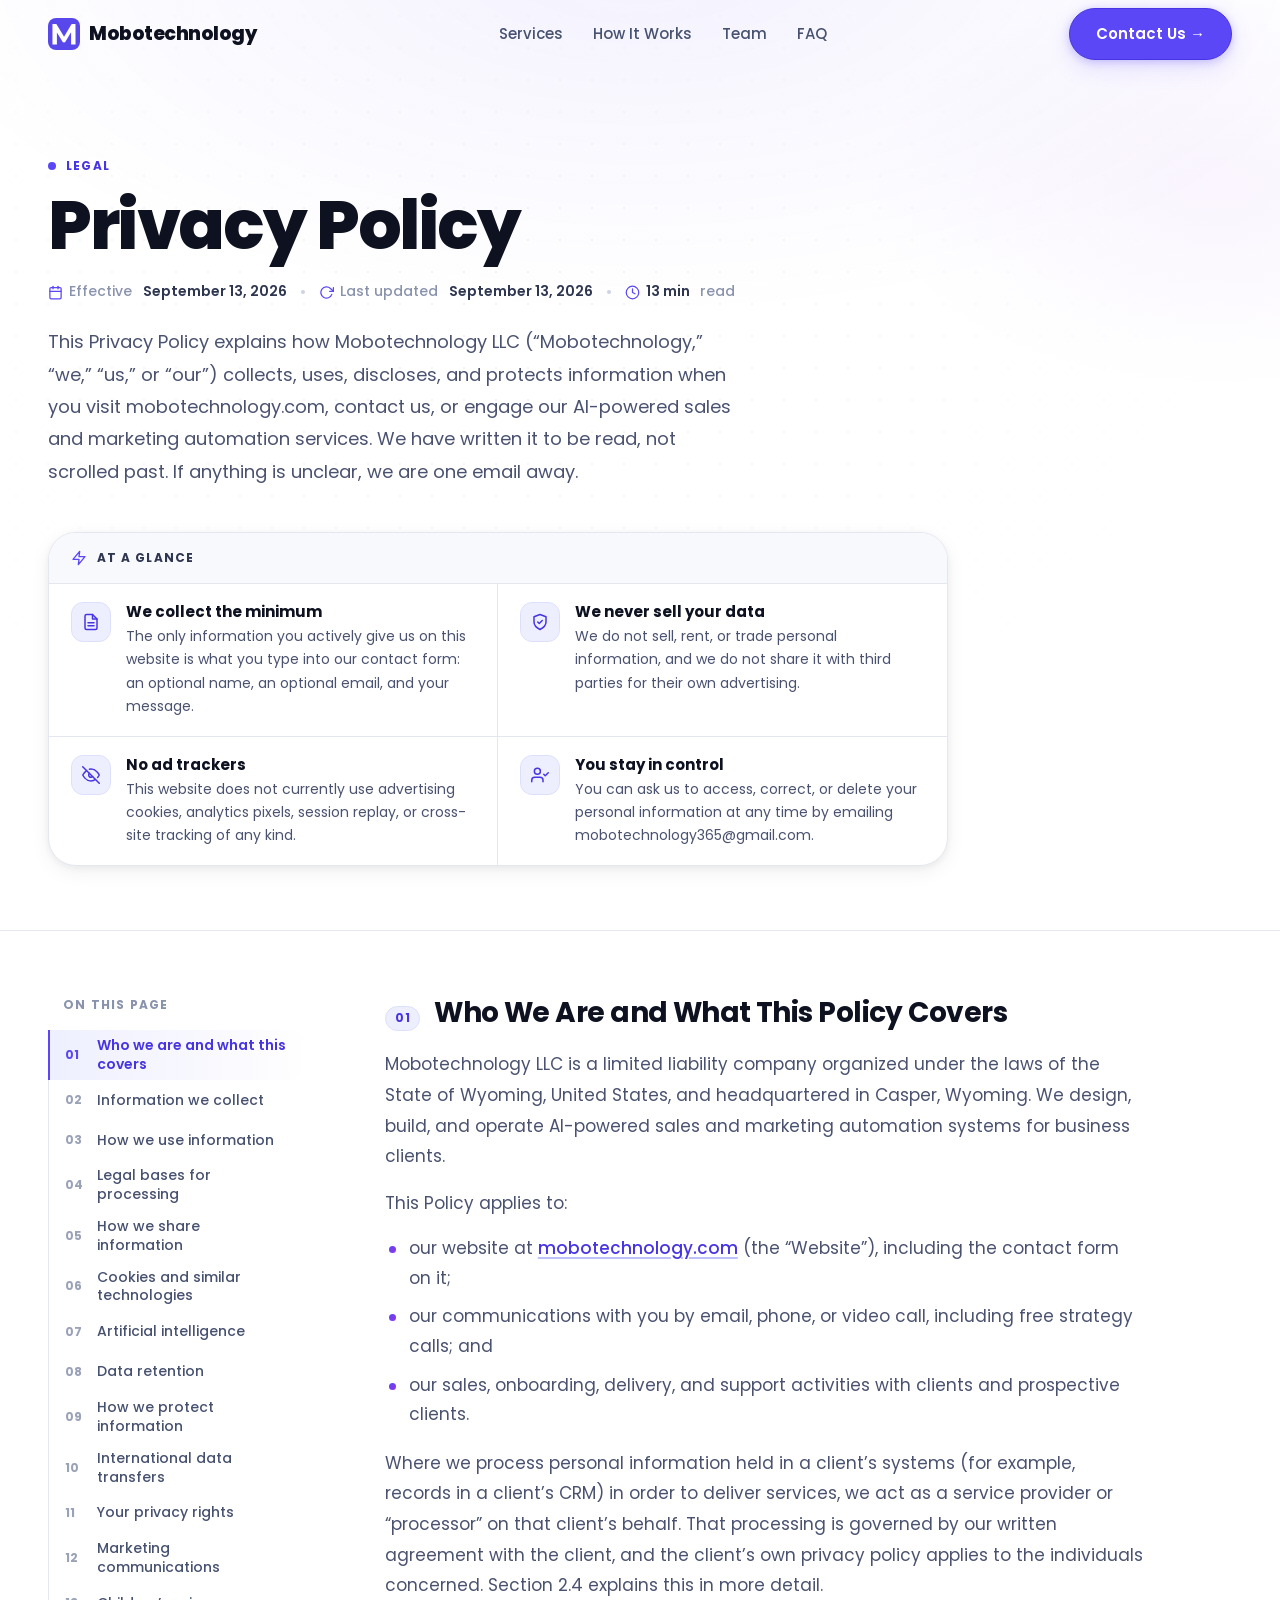
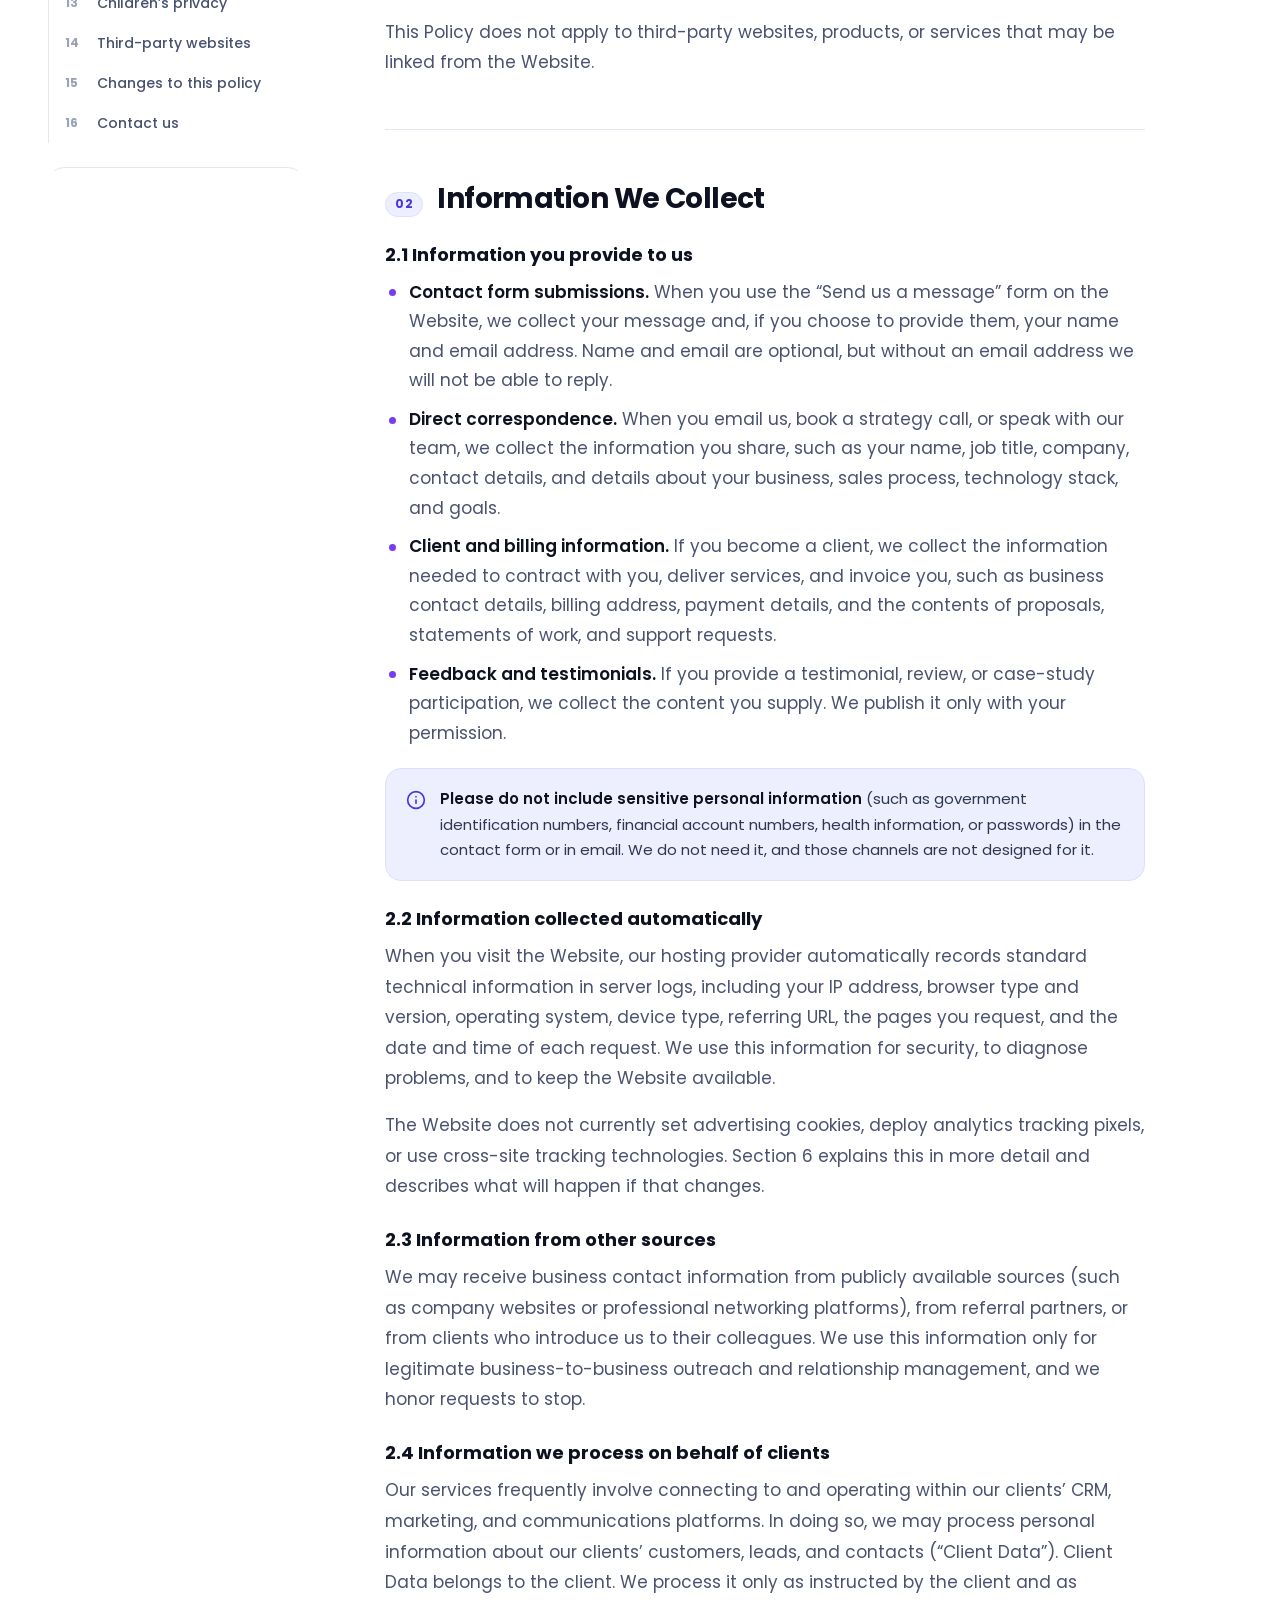
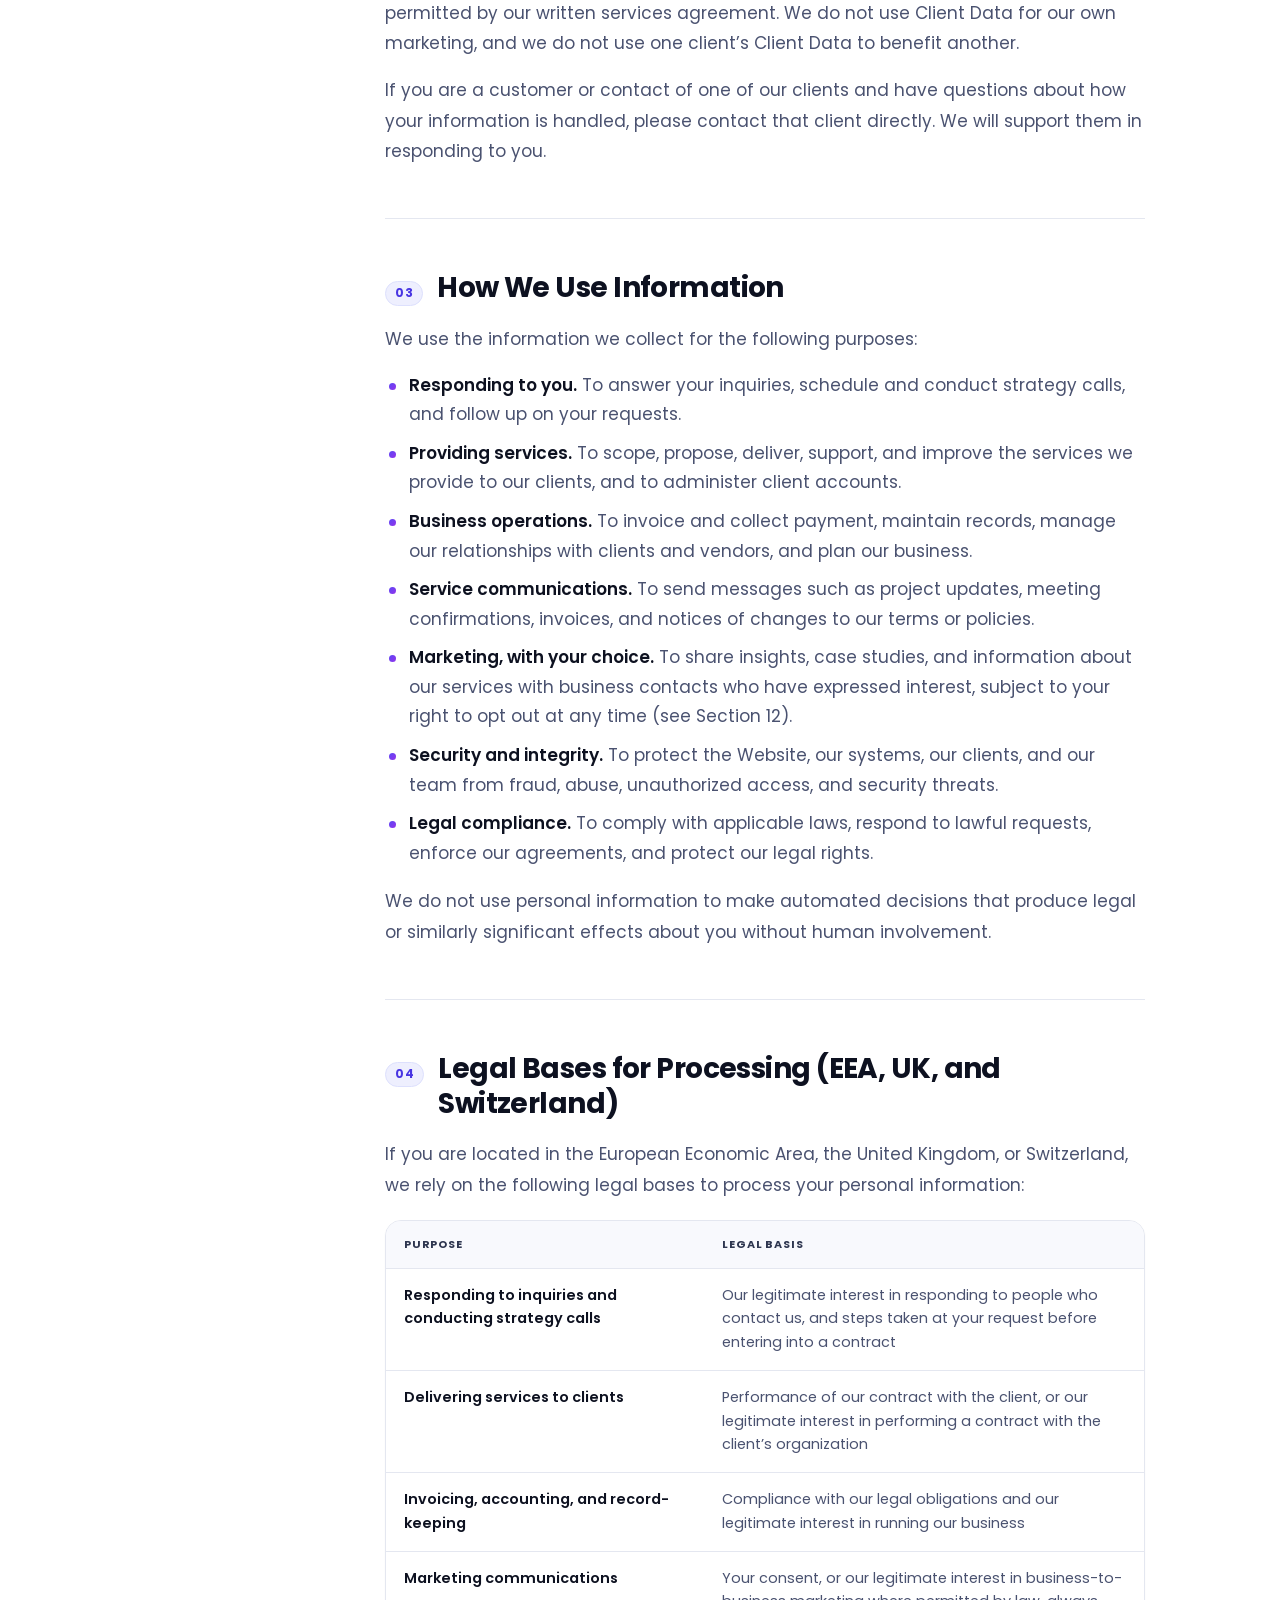
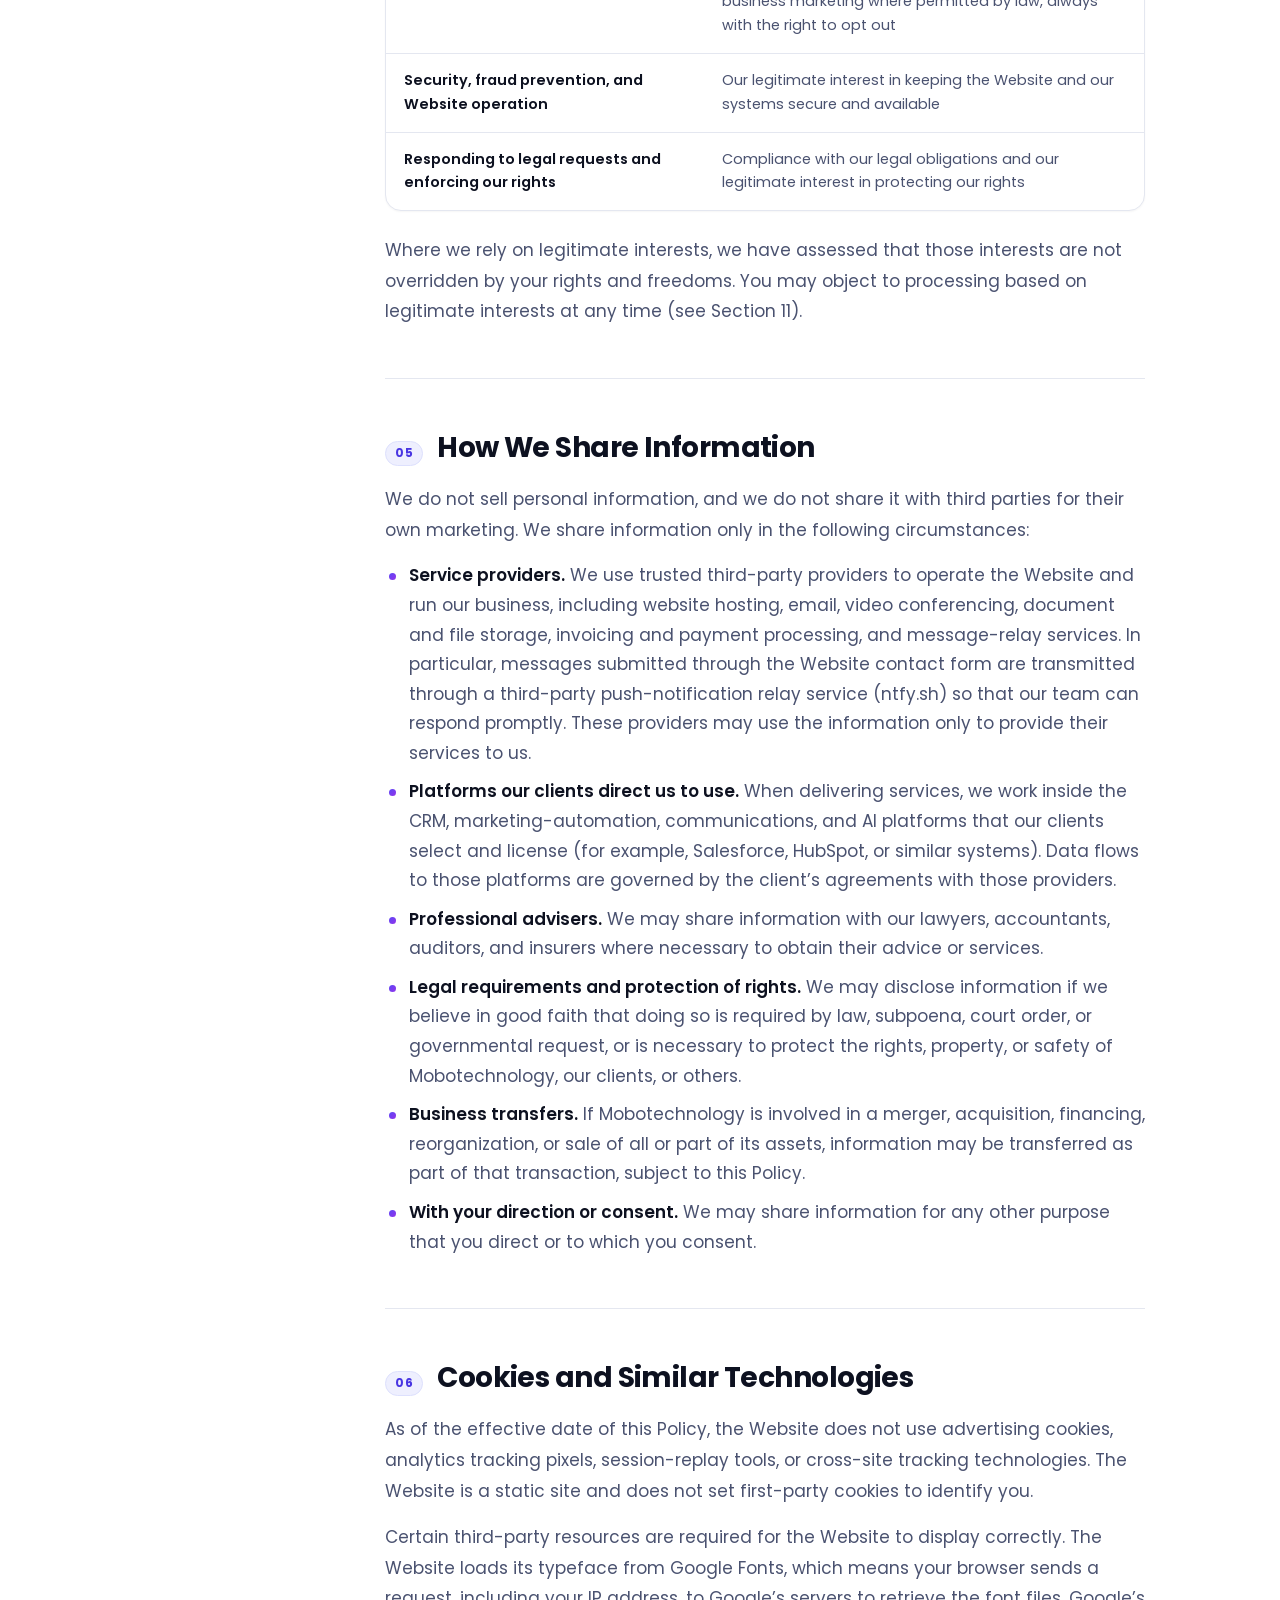
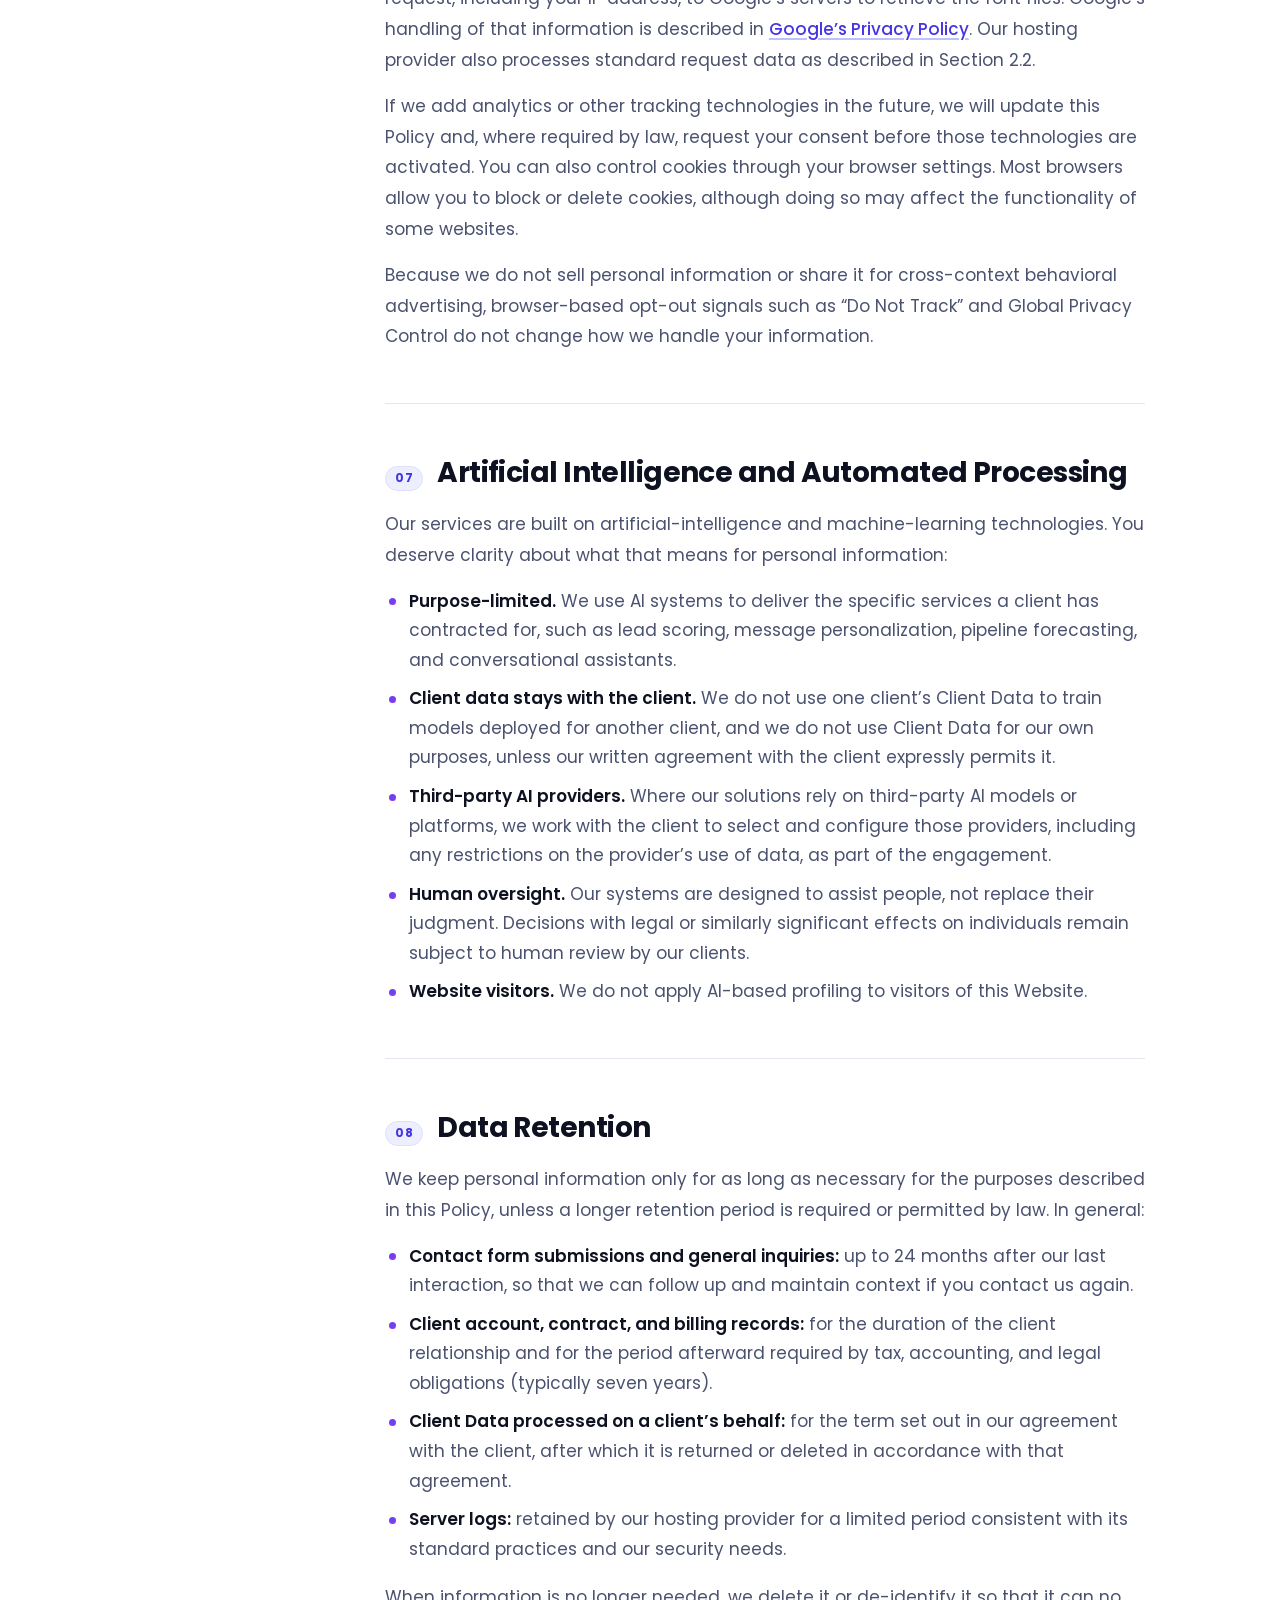
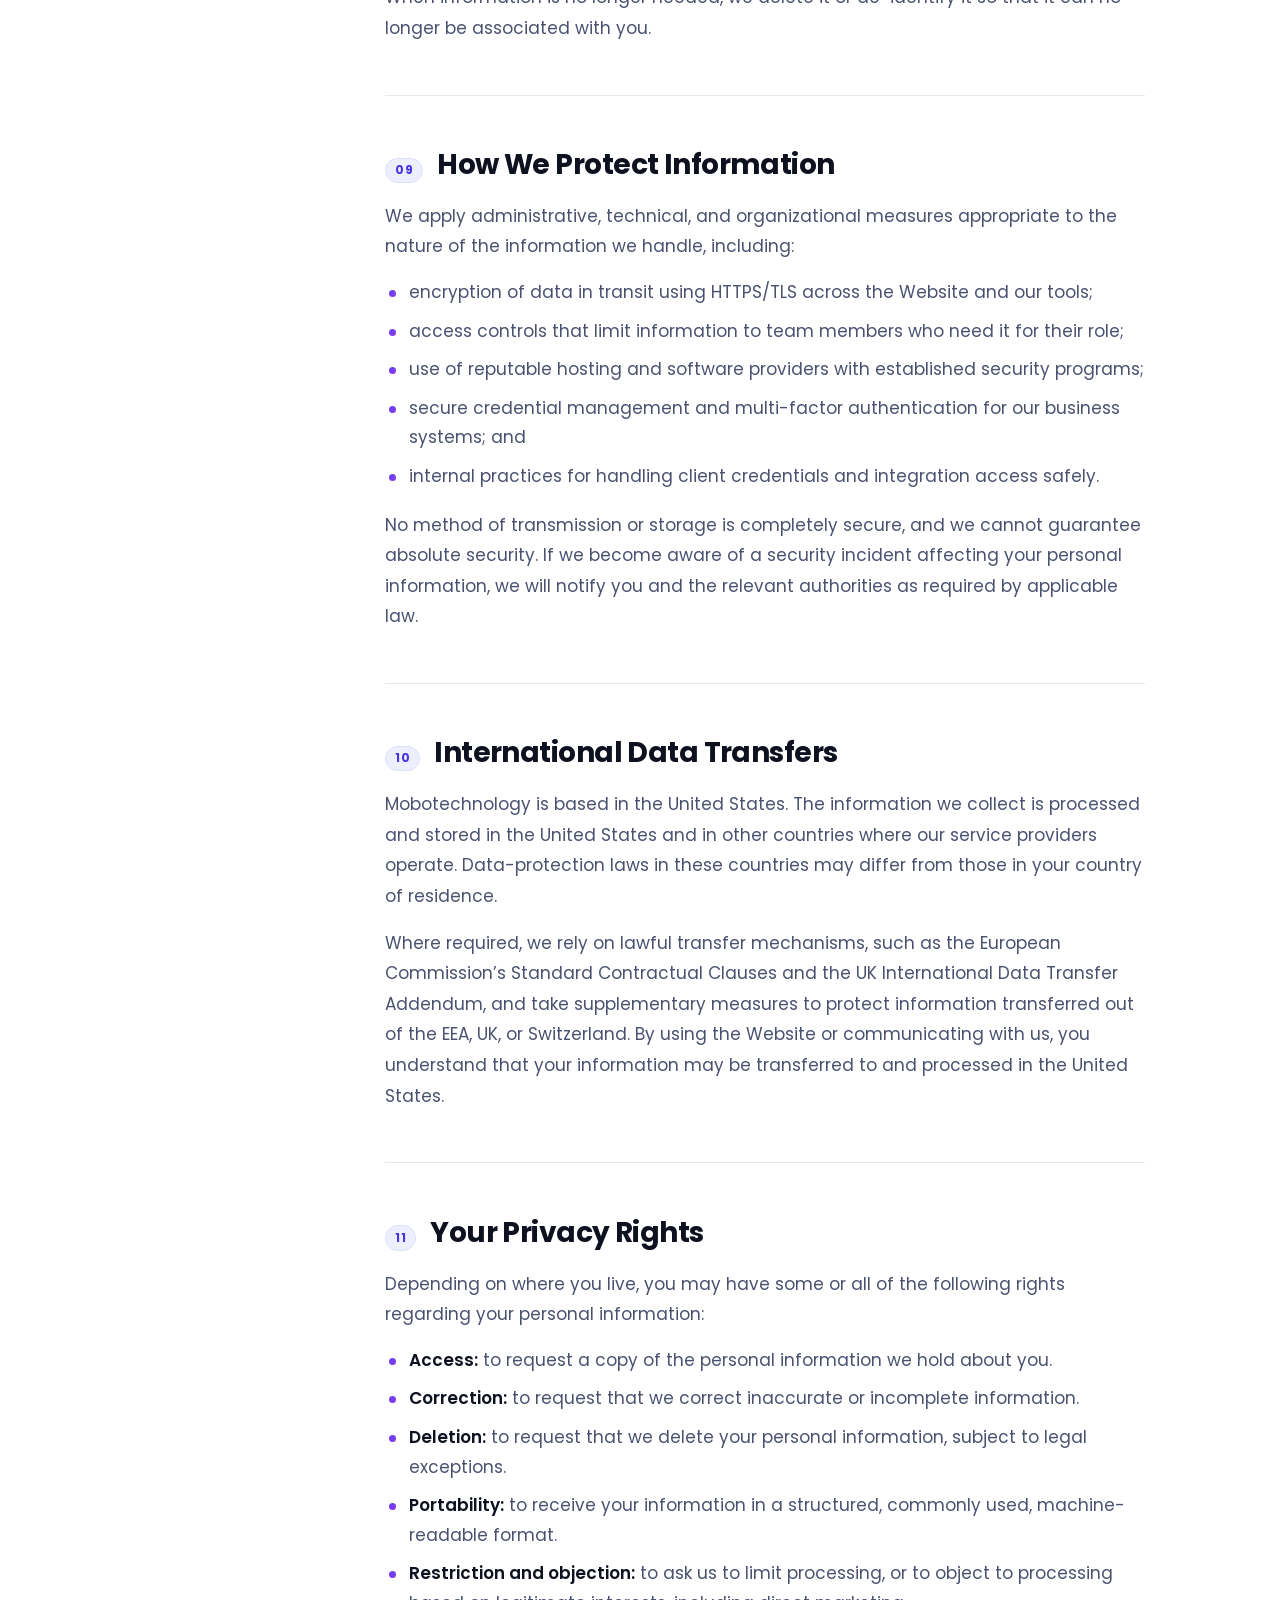
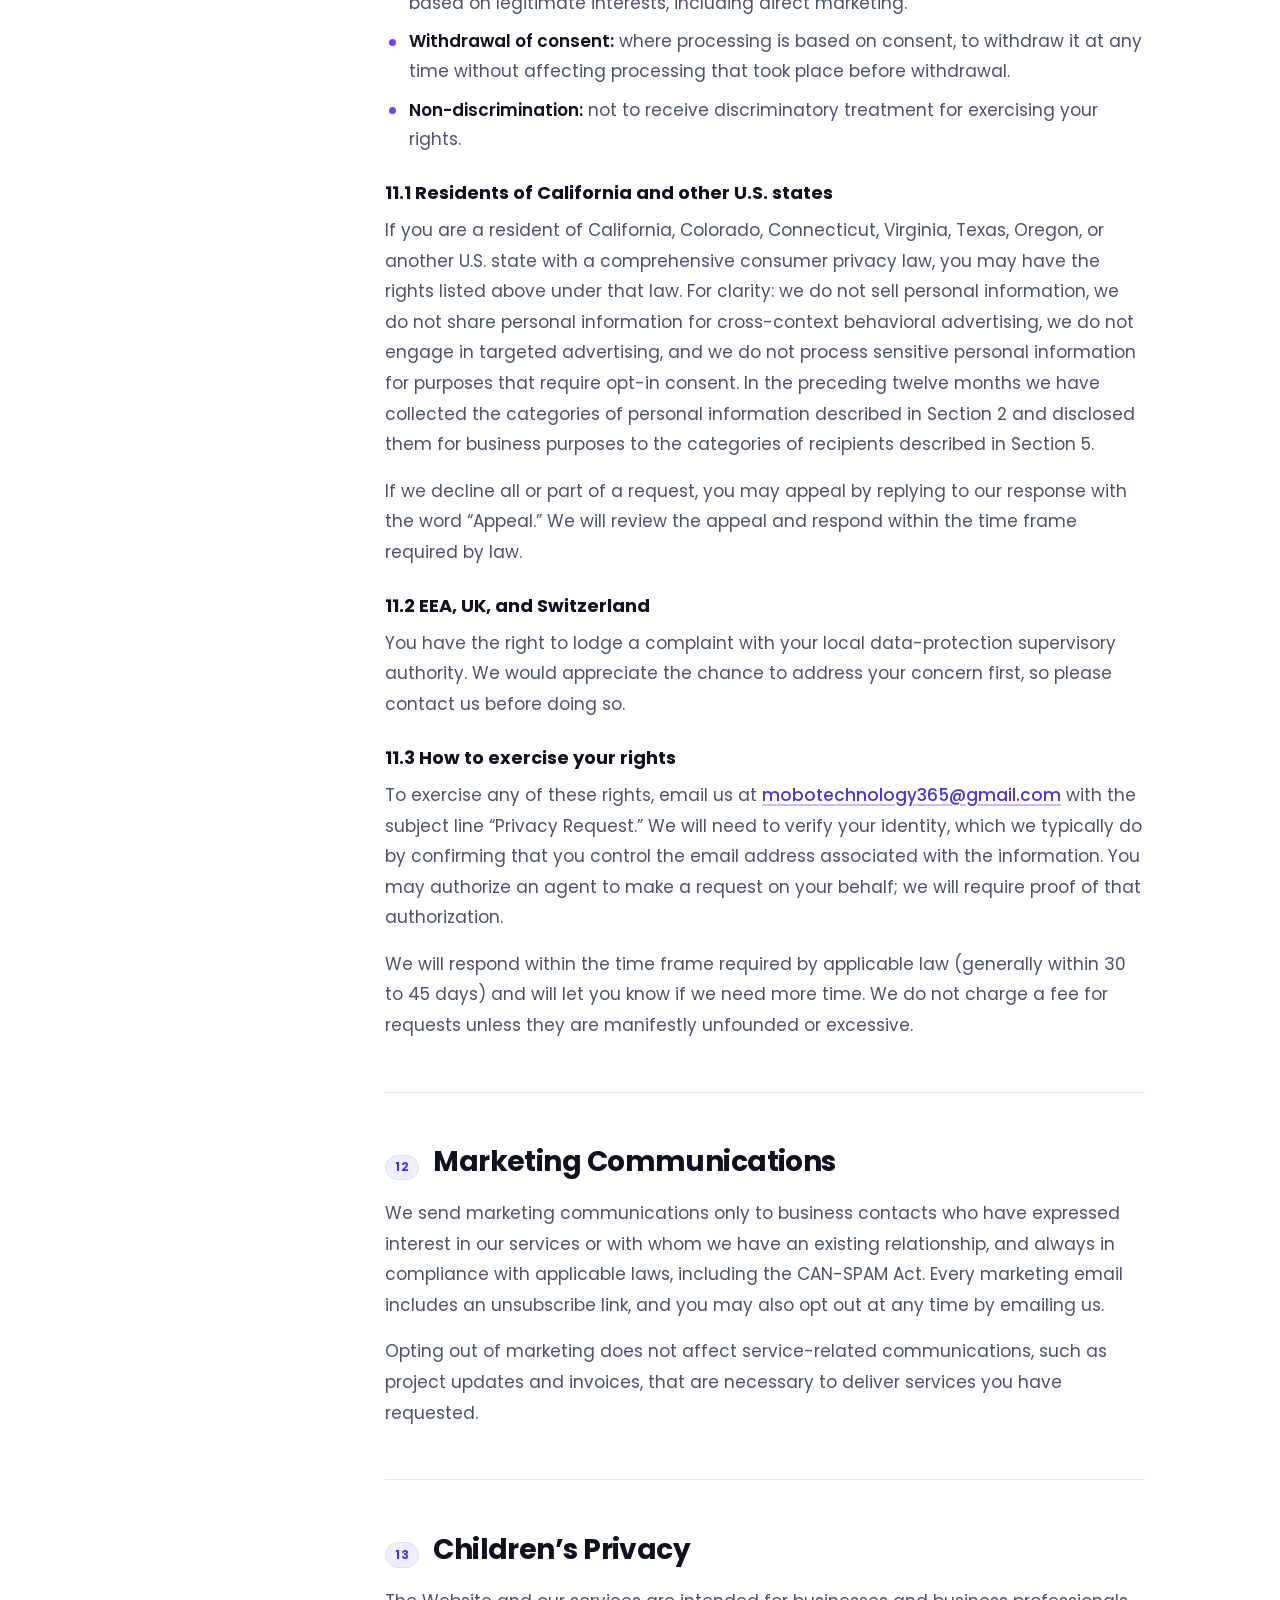
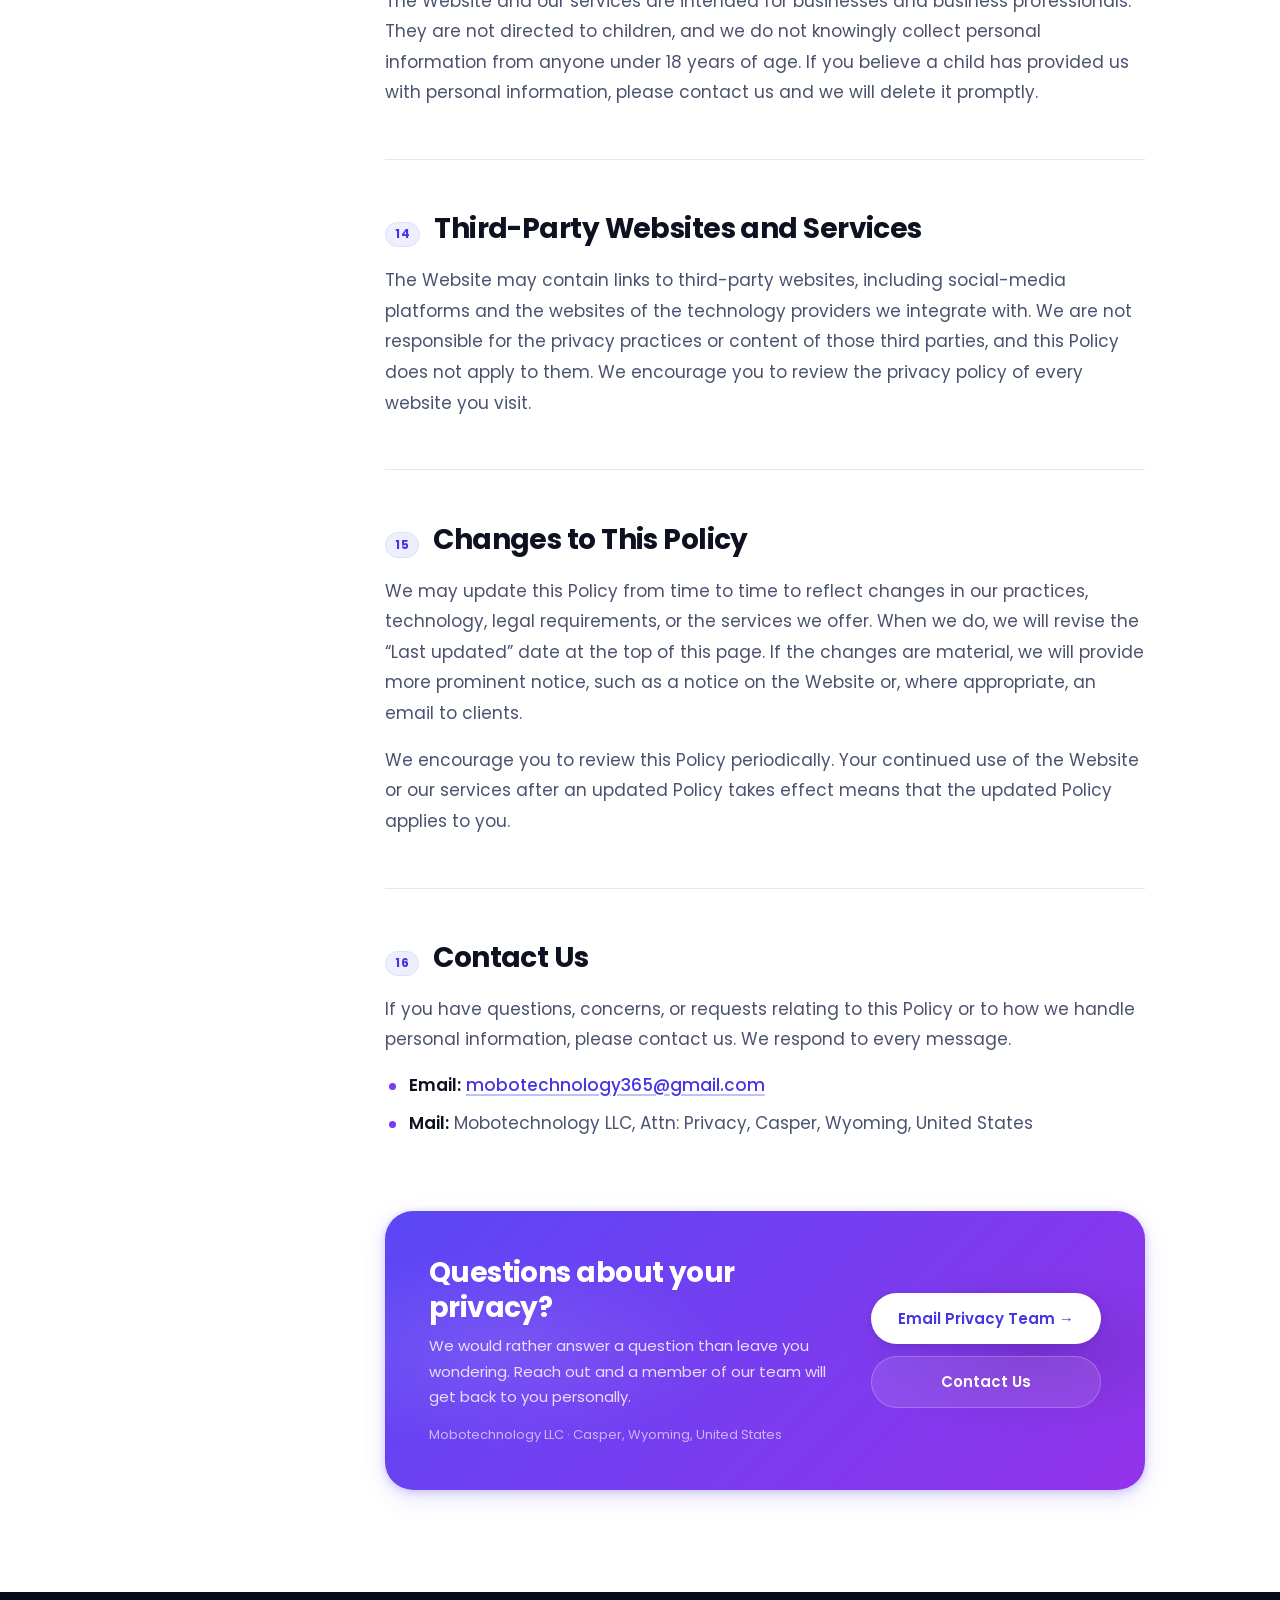
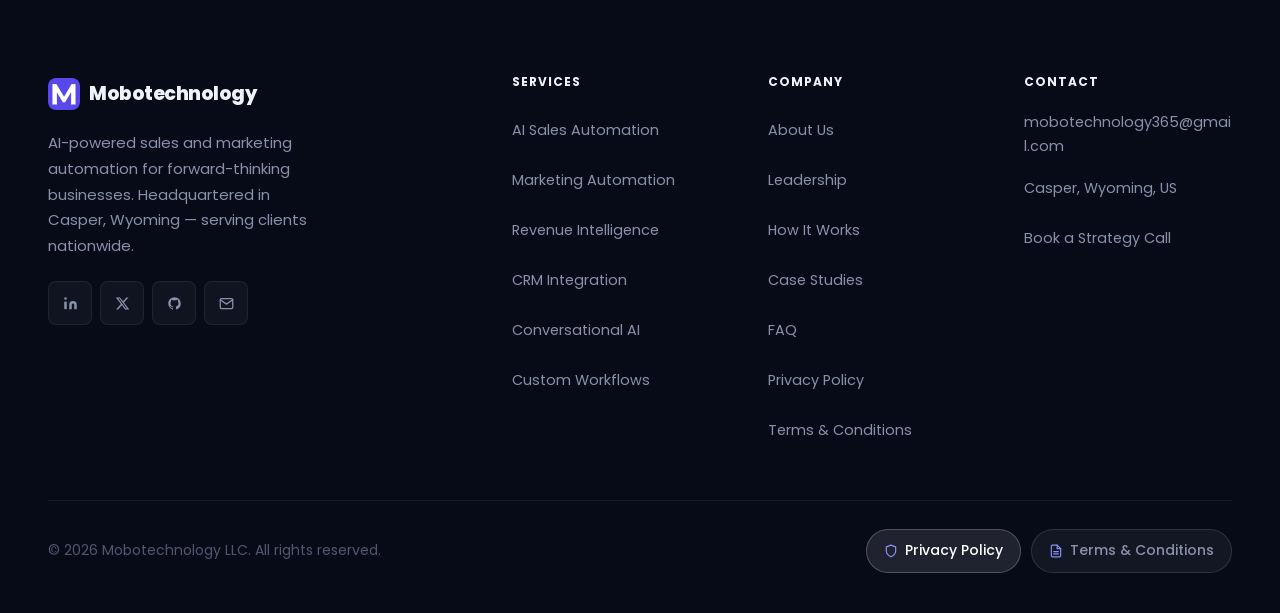
==== commit 2a47b9cd: "Fix contact widget blocking clicks and make footer legal links obvious The floating contact widget's" ====
--- a/privacy-policy.html
+++ b/privacy-policy.html
@@ -395,12 +395,15 @@
         </div>
       </div>
       <div class="ft-col"><h4>Services</h4><ul><li><a href="./index.html#services">AI Sales Automation</a></li><li><a href="./index.html#services">Marketing Automation</a></li><li><a href="./index.html#services">Revenue Intelligence</a></li><li><a href="./index.html#services">CRM Integration</a></li><li><a href="./index.html#services">Conversational AI</a></li><li><a href="./index.html#services">Custom Workflows</a></li></ul></div>
-      <div class="ft-col"><h4>Company</h4><ul><li><a href="./index.html#team">About Us</a></li><li><a href="./index.html#team">Leadership</a></li><li><a href="./index.html#process">How It Works</a></li><li><a href="./index.html#testimonials">Case Studies</a></li><li><a href="./index.html#faq">FAQ</a></li></ul></div>
+      <div class="ft-col"><h4>Company</h4><ul><li><a href="./index.html#team">About Us</a></li><li><a href="./index.html#team">Leadership</a></li><li><a href="./index.html#process">How It Works</a></li><li><a href="./index.html#testimonials">Case Studies</a></li><li><a href="./index.html#faq">FAQ</a></li><li><a href="./privacy-policy.html">Privacy Policy</a></li><li><a href="./terms-and-conditions.html">Terms &amp; Conditions</a></li></ul></div>
       <div class="ft-col"><h4>Contact</h4><ul><li><a href="mailto:mobotechnology365@gmail.com">mobotechnology365@gmail.com</a></li><li><a href="./index.html#contact">Casper, Wyoming, US</a></li><li><a href="./index.html#contact">Book a Strategy Call</a></li></ul></div>
     </div>
     <div class="ft-bottom">
       <p>© 2026 Mobotechnology LLC. All rights reserved.</p>
-      <div class="ft-legal"><a href="./privacy-policy.html" aria-current="page">Privacy Policy</a><a href="./terms-and-conditions.html">Terms &amp; Conditions</a></div>
+      <div class="ft-legal">
+        <a href="./privacy-policy.html" aria-current="page"><svg viewBox="0 0 24 24" fill="none" stroke="currentColor" stroke-width="2" stroke-linecap="round" stroke-linejoin="round" aria-hidden="true"><path d="M12 22s8-4 8-10V5l-8-3-8 3v7c0 6 8 10 8 10z"/></svg>Privacy Policy</a>
+        <a href="./terms-and-conditions.html"><svg viewBox="0 0 24 24" fill="none" stroke="currentColor" stroke-width="2" stroke-linecap="round" stroke-linejoin="round" aria-hidden="true"><path d="M14 2H6a2 2 0 0 0-2 2v16a2 2 0 0 0 2 2h12a2 2 0 0 0 2-2V8z"/><polyline points="14 2 14 8 20 8"/><line x1="16" y1="13" x2="8" y2="13"/><line x1="16" y1="17" x2="8" y2="17"/></svg>Terms &amp; Conditions</a>
+      </div>
     </div>
   </div>
 </footer>
--- a/legal.css
+++ b/legal.css
@@ -618,10 +618,19 @@
   gap:.75rem;flex-direction:column;text-align:center;
 }
 .ft-bottom p{font-size:.875rem;color:var(--dkt3);}
-.ft-legal{display:flex;gap:1.25rem;flex-wrap:wrap;justify-content:center;}
-.ft-legal a{font-size:.875rem;color:var(--dkt3);transition:color 150ms;min-height:var(--touch);display:flex;align-items:center;}
-.ft-legal a[aria-current="page"]{color:var(--dkt1);font-weight:600;}
-@media(hover:hover){.ft-legal a:hover{color:var(--dkt1);}}
+.ft-legal{display:flex;gap:.625rem;flex-wrap:wrap;justify-content:center;}
+.ft-legal a{
+  display:inline-flex;align-items:center;gap:.45rem;
+  min-height:var(--touch);padding:.5rem 1.0625rem;
+  font-size:.875rem;font-weight:500;color:var(--dkt2);
+  border:1px solid rgba(255,255,255,.12);border-radius:var(--r-pill);
+  background:rgba(255,255,255,.05);
+  transition:color 160ms var(--ease),background 160ms var(--ease),border-color 160ms var(--ease),transform 160ms var(--ease);
+}
+.ft-legal a svg{width:14px;height:14px;flex-shrink:0;color:var(--b400);}
+.ft-legal a[aria-current="page"]{color:#fff;background:rgba(255,255,255,.1);border-color:rgba(255,255,255,.22);}
+@media(hover:hover){.ft-legal a:hover{color:#fff;background:rgba(255,255,255,.11);border-color:rgba(255,255,255,.22);transform:translateY(-1px);}}
+.ft-legal a:active{transform:translateY(0) scale(.97);}
 
 /* ─────────────────────────────────────────────────────
    ANIMATIONS
